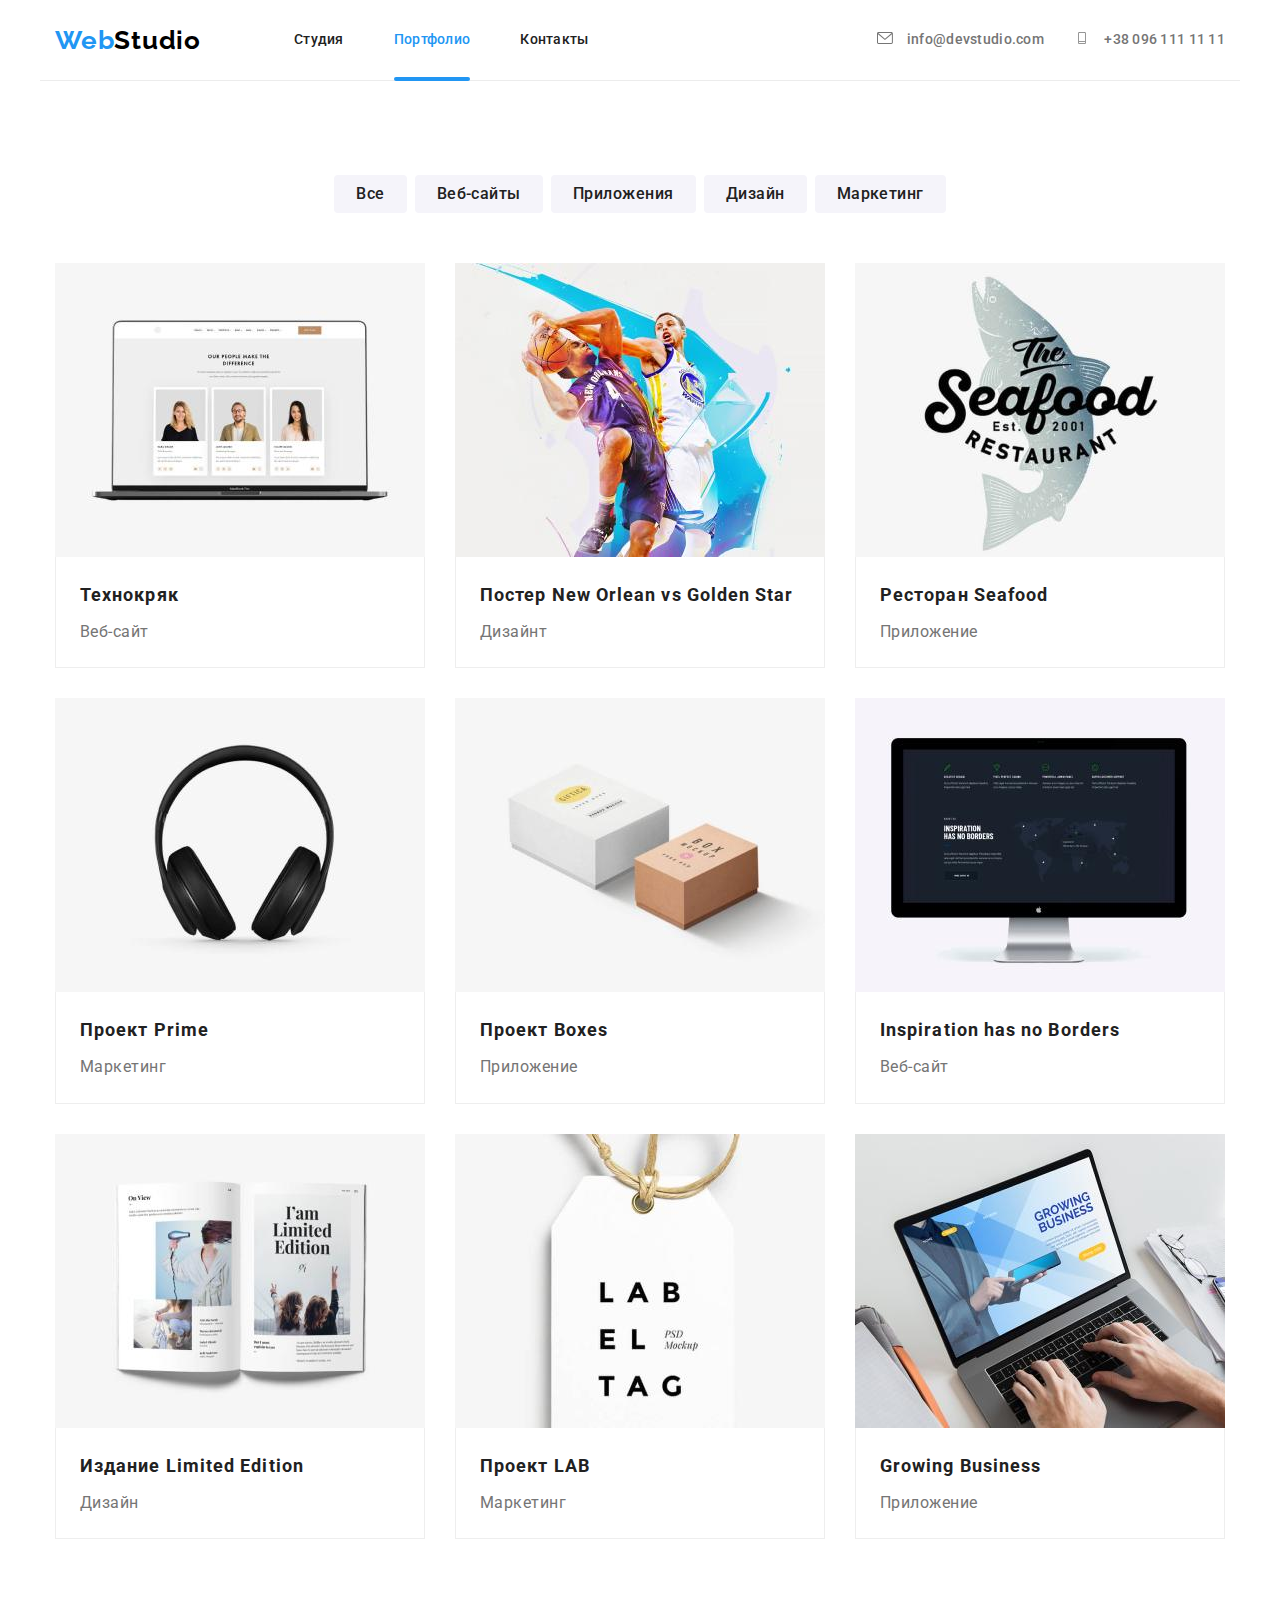
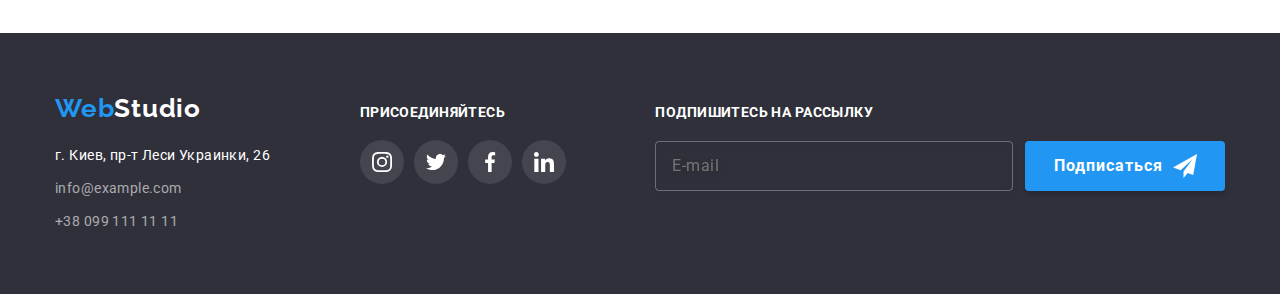
==== portfolio.html @ 6ab0153e "HW 07 Start" ====
<!DOCTYPE html>
<html lang="en">
  <head class="page-header">
    <meta charset="UTF-8" />
    <meta http-equiv="X-UA-Compatible" content="IE=edge" />
    <meta name="viewport" content="width=device-width, initial-scale=1.0" />
    <title>Document</title>
    <link
      href="https://fonts.googleapis.com/css2?family=Raleway:wght@700&family=Roboto:wght@400;500;700;900&display=swap"
      rel="stylesheet"
    />
    <link
      rel="stylesheet"
      href="https://cdnjs.cloudflare.com/ajax/libs/modern-normalize/1.1.0/modern-normalize.min.css"
    />
    <link rel="stylesheet" href="./css/styles.css" />
  </head>
  <body class="page">
    <!--Шапка сайта-->
    <header class="page-header">
 
      <div class="container main-header">
        <nav class="site-nav list">
          <a href="./index.html" class="logo"
            >Web<span class="logo-header">Studio</span></a
          >
          <ul class="top-list">
            <li class="top-item">
              <a href="./index.html" class="link ">Студия</a>
            </li>
            <li class="top-item">
              <a href="./portfolio.html" class="link current">Портфолио</a>
            </li>
            <li class="top-item"><a href="" class="link ">Контакты</a></li>
          </ul>
        </nav>
        <ul class="bottom-list">
          <li class="bottom-item">
            <a href="mailto:info@devstudio.com" class="link-list">
              <svg class="email-icom">
                <use href="./images/icons.svg#icon-emeil"></use>
              </svg>
              info@devstudio.com</a
            >
          </li>
          <li class="bottom-item">
            <a href="tel:+380961111111" class="link-list">
              <svg class="email-icom">
                <use href="./images/icons.svg#icon-tel"></use>
              </svg>
              +38 096 111 11 11</a
            >
          </li>
        </ul>
      </div>
    </header>
    <!--Главный блок-->
    <main>
      <!--Фильтр-->
      <section class="section">
        <div class="container">
          <h1 class="hidden">Фильрт</h1>
          <ul class="filter-list">
            <li class="filter-item">
              <button type="button" class="filter">Все</button>
            </li>
            <li class="filter-item">
              <button type="button" class="filter">Веб-сайты</button>
            </li>
            <li class="filter-item">
              <button type="button" class="filter">Приложения</button>
            </li>
            <li class="filter-item">
              <button type="button" class="filter">Дизайн</button>
            </li>
            <li class="filter-item">
              <button type="button" class="filter">Маркетинг</button>
            </li>
          </ul>
          <ul class="list-examples">
            <li class="examples-item">
              <a class="link-filter" href="">
                <div class="link-overlay">
                  <img
                    src="./images/tehnokryak.jpg"
                    alt="открытый ноутбук"
                    width="370"
                  />
                  <p class="text-positions">Технокряк это современная площадка распространения коронавируса. Компании используют эту платформу для цифрового шпионажа и атак на защищённые сервера конкурентов.</p>
              </div>
                <div class="examples-container">
                  <h3 class="examples-title">Технокряк</h3>
                  <p class="examples-text">Веб-сайт</p>
                </div>
              </a>
            </li>
            <li class="examples-item">
              <a class="link-filter" href="">
                <div class="link-overlay">
                  <img
                    src="./images/postneworlean.jpg"
                    alt="два баскетболиста в прыжке"
                    width="370"
                  />
                  <p class="text-positions">Технокряк это современная площадка распространения коронавируса. Компании используют эту платформу для цифрового шпионажа и атак на защищённые сервера конкурентов.</p>
               </div>
                <div class="examples-container">
                  <h3 class="examples-title">
                    Постер New Orlean vs Golden Star
                  </h3>
                  <p class="examples-text">Дизайнт</p>
                </div>
              </a>
            </li>
            <li class="examples-item">
              <a class="link-filter" href="">
                <div class="link-overlay">
                <img
                  src="./images/restoran.jpg"
                  alt="логотип - название ресторана на фоне рыбы"
                  width="370"
                />
                <p class="text-positions">Технокряк это современная площадка распространения коронавируса. Компании используют эту платформу для цифрового шпионажа и атак на защищённые сервера конкурентов.</p>
              </div>
                <div class="examples-container">
                  <h3 class="examples-title">Ресторан Seafood</h3>
                  <p class="examples-text">Приложение</p>
                </div>
              </a>
            </li>
            <li class="examples-item">
              <a class="link-filter" href="">
                <div class="link-overlay">
                <img
                  src="./images/prime.jpg"
                  alt="черные наушники на белом фоне"
                  width="370"
                />
                <p class="text-positions">Технокряк это современная площадка распространения коронавируса. Компании используют эту платформу для цифрового шпионажа и атак на защищённые сервера конкурентов.</p>
              </div>
                <div class="examples-container">
                  <h3 class="examples-title">Проект Prime</h3>
                  <p class="examples-text">Маркетинг</p>
                </div>
              </a>
            </li>
            <li class="examples-item">
              <a class="link-filter" href="">
                <div class="link-overlay">
                <img
                  src="./images/boxes.jpg"
                  alt="две картонніх коробки"
                  width="370"
                />
                <p class="text-positions">Технокряк это современная площадка распространения коронавируса. Компании используют эту платформу для цифрового шпионажа и атак на защищённые сервера конкурентов.</p>
              </div>
                <div class="examples-container">
                  <h3 class="examples-title">Проект Boxes</h3>
                  <p class="examples-text">Приложение</p>
                </div>
              </a>
            </li>
            <li class="examples-item">
              <a class="link-filter" href="">
                <div class="link-overlay">
                <img
                  src="./images/inspiration.jpg"
                  alt="монитор с изображением веб-сайта"
                  width="370"
                />
                <p class="text-positions">Технокряк это современная площадка распространения коронавируса. Компании используют эту платформу для цифрового шпионажа и атак на защищённые сервера конкурентов.</p>
              </div>
                <div class="examples-container">
                  <h3 class="examples-title">Inspiration has no Borders</h3>
                  <p class="examples-text">Веб-сайт</p>
                </div>
              </a>
            </li>
            <li class="examples-item">
              <a class="link-filter" href="">
                <div class="link-overlay">
                <img
                  src="./images/limited.jpg"
                  alt="открытая книга с картинками"
                  width="370"
                />
                <p class="text-positions">Технокряк это современная площадка распространения коронавируса. Компании используют эту платформу для цифрового шпионажа и атак на защищённые сервера конкурентов.</p>
              </div>
                <div class="examples-container">
                  <h3 class="examples-title">Издание Limited Edition</h3>
                  <p class="examples-text">Дизайн</p>
                </div>
              </a>
            </li>
            <li class="examples-item">
              <a class="link-filter" href="">
                <div class="link-overlay">
                <img
                  src="./images/lab.jpg"
                  alt="белый ярлычек с надписью"
                  width="370"
                />
                <p class="text-positions">Технокряк это современная площадка распространения коронавируса. Компании используют эту платформу для цифрового шпионажа и атак на защищённые сервера конкурентов.</p>
              </div>
                <div class="examples-container">
                  <h3 class="examples-title">Проект LAB</h3>
                  <p class="examples-text">Маркетинг</p>
                </div>
              </a>
            </li>
            <li class="examples-item">
              <a class="link-filter" href="">
                <div class="link-overlay">
                <img
                  src="./images/growing.jpg"
                  alt="человек работающий за ноутбуком"
                  width="370"
                />
                <p class="text-positions">Технокряк это современная площадка распространения коронавируса. Компании используют эту платформу для цифрового шпионажа и атак на защищённые сервера конкурентов.</p>
              </div>
                <div class="examples-container">
                  <h3 class="examples-title">Growing Business</h3>
                  <p class="examples-text">Приложение</p>
                </div>
              
              </a>
            </li>
          </ul>
        </div>
      </section>
    </main>
    <!--Футер-->
    <footer class="footer">
      <div class="container footer-container">
        <div>
          <a href="./index.html" class="logo-footer"
            >Web<span class="logo-footer-web">Studio</span></a
          >
          <address>
            <ul class="footer-list">
              <li class="footer-item">
                <a
                  href="https://goo.gl/maps/xUJWRQRGw1ZZ9FWX8"
                  class="footer-maps"
                  >г. Киев, пр-т Леси Украинки, 26</a
                >
              </li>
              <li class="footer-item">
                <a href="mailto:info@example.com" class="footer-link"
                  >info@example.com</a
                >
              </li>
              <li class="footer-item">
                <a href="tel:+380991111111" class="footer-link"
                  >+38 099 111 11 11</a
                >
              </li>
            </ul>
          </address>
        </div>
        <div class="join">
          <h3 class="join-title">присоединяйтесь</h3>
          <ul class="join-list">
            <li class="item-join">
              <a href="/" class="join-link">
                <svg width="20px" height="20px" class="icon-join">
                  <use href="./images/icons.svg#icon-insta"></use>
                </svg>
              </a>
            </li>
            <li class="item-join">
              <a href="/" class="join-link">
                <svg width="20px" height="20px" class="icon-join">
                  <use href="./images/icons.svg#icon-twit"></use>
                </svg>
              </a>
            </li>
            <li class="item-join">
              <a href="/" class="join-link">
                <svg width="20px" height="20px" class="icon-join">
                  <use href="./images/icons.svg#icon-facebook"></use>
                </svg>
              </a>
            </li>
            <li class="item-join">
              <a href="/" class="join-link">
                <svg width="20px" height="20px" class="icon-join">
                  <use href="./images/icons.svg#icon-linkedin"></use>
                </svg>
              </a>
            </li>
          </ul>
        </div>
        <form class="footer-form">
          <label for="mail" class="label-text">Подпишитесь на рассылку</label>
          <div class="label-block">
          <input type="email" name="mail" id="mail" placeholder="E-mail" class="input-footer">
          <button type="submit" class="btn-telega">
            <p class="text-telega">Подписаться</p>
            <svg width="24px" height="24px" class="icon-tlg">
              <use href=".//images/icons.svg#icon-telega"></use>
            </svg>
          </button>
        </div>
        </form>
      </div>
    </footer>
  </body>
</html>
---- css/styles.css ----
/* цвет основного цвета #2F303A */
/* вторичный цвет #757575 */
/* белый цвет #FFFFFF */

:root {
--primary-text-color:#757575;
--title-text-color:#212121;
--accent-color:#2196F3;
--icon-color:#AFB1B8;
--timing-function:cubic-bezier(0.4, 0, 0.2, 1);
}


.container {
    width: 1200px;
    padding-left: 15px;
    padding-right: 15px;
    margin: 0 auto;
}

h1,
h2,
h3,
h4,
h5,
h6,
ul,
p {
    margin-top: 0px;
    margin-bottom: 0px;
}

img {
    display: block;
    max-width: 100%;
    height: auto;
}

body {
    color: var(--primary-text-color);
    font-family: Roboto, monospace;
    font-style: normal;
}

/* Delet Marker */
ul {
    list-style: none;
}
/* Delet underline */
a {
    text-decoration: none;
    
}

/* logo */
.logo {
    color: var(--accent-color);
    font-family: Raleway,  monospace;
    font-weight: bold;
    font-size: 26px;
    line-height: 1.19;
    letter-spacing: 0.03em;
    text-decoration: none;
}

.logo-header {
color: #000000;
}

/* Site-nav */

.page-header {
    font-family: Roboto, monospace;
    font-weight: 500;
    font-size: 14px;
    line-height: 1.14;
    letter-spacing: 0.02em;
    color: var(--primary-text-color);
    text-decoration: none;
}

.main-header {
    display: flex;
    align-items: center;
    border-bottom: 1px solid #ECECEC;
}

.site-nav {
    display: flex;
    align-items: center;
}
.site-nav .link {
display: block;
color: #212121;
padding-top: 32px;
padding-bottom: 32px;
}
.link-list {
padding-top: 32px;
padding-bottom: 32px;
}
.bottom-list  {
display: flex;
padding-left: 0;
margin-left: auto;
}
.bottom-list .bottom-item + .bottom-item {
    margin-left: 30px;
}

.top-list {
    display: flex;
    margin-left: 93px;
    padding-left: 0;
    }

.top-list .top-item {
margin-right: 50px;

}
.top-list .top-item:last-child {
margin-right: 0;
}
.site-nav .link,
.link-list {
transition: color 250ms var(--timing-function);
}
.site-nav .link:hover, 
.site-nav .link:focus,
.link-list:hover,
.link-list:focus

 {
color: #2196F3;
} 

.link-list {
color: var(--primary-text-color);
}
/* Подчеркивание Current */
.current {
position: relative;
color: #2196F3;
}
.link.current {
    color: var(--accent-color);
}
.current::after {
content: '';
position: absolute;
bottom: -1px;
display: block;
width: 100%;
height: 4px;
background-color: var(--accent-color);
border-radius: 2px;

}

.email-icom {
    width: 16px;
    height: 12px;
    margin-right: 11px;
    fill: currentColor;
}

/* Hero */
.hero {
    background-color: #2F303A;
    text-align: center;
    padding-bottom: 200px;
    padding-top: 200px;
    max-width: 1600px;
    margin-left: auto;
    margin-right: auto;
    background-image: linear-gradient( to right, rgba(47, 48, 58, 0.4), rgba(47, 48, 58, 0.4)), 
    url(../images/heroesoptimiz.jpg);
    background-repeat: no-repeat;
    background-position: center;
    position: relative;
}

.hero-title {
    color: #ffffff;
    font-family: Roboto, monospace;
    font-weight: 900;
    font-size: 44px;
    line-height: 1.36;
    letter-spacing: 0.06em;
    margin-bottom: 30px;
    text-transform: uppercase;
    
}

/* Button */
.main-button {
background-color: var(--accent-color);    
color: #ffffff;

font-weight: 700;
font-size: 16px;
line-height: 1.88;
align-items: center;
text-align: center;
letter-spacing: 0.06em;
min-width: 200px;
min-height: 50px;
cursor: pointer;
padding: 10px 32px;
border-radius: 4px;
border: transparent;
}

/* Backdrop */
.backdrop {
    position: fixed;
    top: 0;
    left: 0;
    width: 100%;
    height: 100%;
    background-color: rgba(0,0,0,0.2);
    opacity: 1;
    transition: opacity 250ms var(--timing-function);
    z-index: 9;
}
.backdrop.is-hidden {
    opacity: 0;
    pointer-events: none;
    }
.modal {
    position: absolute;
    top: 50%;
    left: 50%;
    transform: translate(-50%,-50%);
    min-width: 528px;
    min-height: 581px;
    border-radius: 4px;
    transition-property: transform;
    transition-duration: 250ms;
    transition-timing-function: var(--timing-function);
    background-color: #FFFFFF;
    box-shadow: 0px 1px 3px rgb(0 0 0 / 12%), 0px 1px 1px rgb(0 0 0 / 14%), 0px 2px 1px rgb(0 0 0 / 20%);
}
.close-modal {
    position: absolute;
    display: flex;
    justify-content: center;
    align-items: center;
    top: 8px;
    right: 8px;
    width: 30px;
    height: 30px;
    border-radius: 50%;
    border: 1px solid rgba(0, 0, 0, 0.1);
    background-color: #ffffff;
    transition: color 250ms var(--transition-timing-function);
}
.icon-modal {
    transition: fill 250ms var(--timing-function);
}
.icon-modal:hover,
.icon-modal:focus {
  fill: var(--accent-color);
}
/* Delete hidden title */
.hidden {
  display: none;
}

/* Section */
.section {
padding-top: 94px;
padding-bottom: 94px;
}

/* Флекс сетка списка Наши Преимущества */
.hidden-list {
    padding-left: 0;
    display: flex;
}
.hidden-item {
    flex-basis: calc(100% / 4);
    margin-right: 30px;
}
.hidden-item:last-child {
    margin-right: 0;
}
.hidden-block {
    display: flex;
    justify-content: center;
    height: 120px;
    align-items: center;
    background-color: #F5F4FA;
    border-radius: 4px;
    margin-bottom: 30px;
}
.hidden-icon {
    width: 70px;
    height: 70px;
}


.section-text {
font-size: 14px;
line-height: 1.71;
letter-spacing: 0.03em;
}
.section-title {
    color: var(--title-text-color);
    font-family: Roboto, monospace;
    font-weight: 700;
    font-size: 14px;
    line-height: 1.14;
    letter-spacing: 0.03em;
    margin-bottom: 10px;
}

.block {
    background-color: #F5F4FA;
    color: var(--title-text-color);
}

/* Обнуление падинга между секциями */
.feature {
    padding-top: 0;
}

/* Флекс сетка Чем Мы Занимаемся */
.feature-list {
    display: flex;
    padding-left: 0;
    justify-content: space-between;
    
}
.feature-item {
    flex-basis: calc(100% / 3);
    margin-right: 30px;
    position: relative;
}
.feature-item:last-child {
    margin-right: 0;
}

.feature-title {
    color: var(--title-text-color);
    font-family: Roboto, monospace;
    font-weight: 700;
    font-size: 36px;
    line-height: 1.17;
    text-align: center;
    letter-spacing: 0.03em;
    margin-bottom: 50px;
}
.text-feature {
    position: absolute;
    bottom: 0;
    left: 0;
    width: 100%;
    height: 70px;
   
    display: flex;
    justify-content: center;
    align-items: center;

    color: #FFFFFF;
    background: rgba(47, 48, 58, 0.8);

    font-weight: 700;
    font-size: 14px;
    line-height: 16px;
    text-align: center;
    letter-spacing: 0.03em;
    text-transform: uppercase;
}

.team-title {
    color: var(--title-text-color);
    font-family: Roboto, monospace;
    font-weight: 700;
    font-size: 36px;
    line-height: 1.17;
    text-align: center;
    letter-spacing: 0.03em;
    margin-bottom: 50px;
}

.block-title {
    color: var(--title-text-color);
    font-family: Roboto, monospace;
    font-weight: 500;
    font-size: 16px;
    line-height: 1.19;
    letter-spacing: 0.03em;
    margin-top: 30px;
    margin-bottom: 10px;
}
.block-text {
    font-family: Roboto, monospace;
    font-size: 16px;
    line-height: 1.19;
    letter-spacing: 0.03em;
    margin-bottom: 16px;
    color: var(--primary-text-color);
}

.list-network {
    display: flex;
    justify-content: center;
    margin-bottom: 30px;
    padding-left: 0;
}
.network a {
    color: var(--icon-color);
    display: flex;
    width: 44px;
    height: 44px;
    justify-content: center;
    align-items: center;
    border-radius: 50%;
}
.icon-network {
    fill: currentColor;
}

.network-link {
    transition: color 250ms var(--timing-function),
     background-color 250ms var(--timing-function);
}

.network a:hover,
.network a:focus {
    color: #ffffff;
    background-color: var(--accent-color);
}
.network {
    margin-right: 10px;
    cursor: pointer;
}
.network:last-child {
    margin-right: 0;
}

.border-list {
    display: flex;
    min-width: 1170px;
    padding-left: 0;
}
.border-team {
    flex-basis: calc(100% / 4);
display: inline-block;
box-shadow: 0px 1px 3px rgba(0, 0, 0, 0.12), 0px 1px 1px rgba(0, 0, 0, 0.14), 0px 2px 1px rgba(0, 0, 0, 0.2);
border-radius: 0px 0px 4px 4px;
width: 270px;
margin-right: 30px;
background-color: white;
text-align: center;
}
.border-team:last-child {
    margin-right: 0;
}

/* Секция "Постоянные клиенты" */
.clients {
    display: flex;
    justify-content: center;
}
.list {
    padding: 0;
    margin: 0;
    list-style: none;
}
.clients-title {
    font-weight: bold;
    font-size: 36px;
    line-height: 1.17;
    text-align: center;
    color: var(--title-text-color);
    letter-spacing: 0.03em;
    margin-bottom: 50px;
}
.link-clients {
    display: flex;
    width: 170px;
    height: 92px;
    justify-content: center;
    align-items: center;
    border: 1px solid var(--icon-color);
    border-radius: 4px;
    color: var(--icon-color);
}

.link-clients {
    transition: color 250ms var(--timing-function), 
    border-color 250ms var(--timing-function);
}

.link-clients:hover,
.link-clients:focus {
    color: var(--accent-color);
    border-color: var(--accent-color);
}
.item-clients {
    margin-right: 30px;
}
.item-clients:last-child {
    margin-right: 0;
}
.icon-clients {
    fill: currentColor;
}


/* Foter */
.footer {
    background-color: #2F303A;
    padding-top: 60px;
    padding-bottom: 60px;
}
.footer-link {
    color: rgba(255, 255, 255, 0.6);
    font-family: Roboto;
    font-style: normal;
    font-size: 14px;
    line-height: 1.71;
    letter-spacing: 0.03em;
}

.footer-item {
    margin-bottom: 9px;
}
.footer-item:last-child {
    margin-bottom: 0;
}
.footer-list {
    padding-left: 0;
}

.footer-maps {
    display: inline-block;
    color: #ffffff;
    font-family: Roboto, monospace;
    font-style: normal;
    font-size: 14px;
    line-height: 1.71;
    letter-spacing: 0.03em;
    text-decoration: none;
}

.footer-maps,
.footer-link {
    transition: color 250ms var(--timing-function);
}

.footer-maps:hover,
.footer-maps:focus,
.footer-link:focus,
.footer-link:hover {
    color: var(--accent-color);
}
.logo-footer{
    display: inline-block;
    color: var(--accent-color);
    font-family: Raleway,  monospace;
    font-weight: bold;
    font-size: 26px;
    line-height: 1.19;
    letter-spacing: 0.03em;
    text-decoration: none;
    margin-bottom: 20px;
}
.logo-footer-web {
    color: #ffffff;
}

/* Футер "Присоединяйтесь" */
.footer-container {
    display: flex;
    justify-content: space-between;
    align-items: baseline;
}
.join-title {
    color: #ffffff;
    font-weight: bold;
    font-size: 14px;
    line-height: 16px;
    letter-spacing: 0.03em;
    text-transform: uppercase;
    margin-bottom: 20px;
}
.join-list {
    display: flex;
    justify-content: center;
    padding-left: 0;
    list-style: none;
}

.item-join a {
    color: #ffffff;
    display: flex;
    width: 44px;
    height: 44px;
    border-radius: 50%;
    justify-content: center;
    align-items: center;
    background-color: rgba(255, 255, 255, 0.1);
}

.join-link {
    transition: background-color 250ms var(--timing-function);
}

.item-join a:hover,
.item-join a:focus {
    background-color: var(--accent-color);
}
.item-join {
    margin-right: 10px;
}
.item-join:last-child {
    margin-right: 0;
} 
.join a svg {
    fill: currentColor;
}

/* ПОРТФОЛИО */

}
/* Фильтр */
.filter-list {}
.filter-list {
    display: flex;
    padding-left: 0;
    justify-content: center;
    margin-bottom: 50px;
}

.filter-item {
    margin-right: 8px;
}
.filter-item:last-child {
    margin-right: 0;
}

.filter {
    background-color: #F5F4FA;
    color: var(--title-text-color);
    font-weight: 500;
    font-size: 16px;
    line-height: 1.62;
    text-align: center;
    letter-spacing: 0.03em;
    cursor: pointer;
    border-radius: 4px;
    border: none;
    padding: 6px 22px;
    transition: color 250ms var(--timing-function),
    background-color 250ms var(--timing-function),
    box-shadow 250ms var(--timing-function);
}
.filter:hover,
.filter:focus {
    color: #ffffff;
    background-color: var(--accent-color);
    box-shadow: 0px 3px 1px rgba(0, 0, 0, 0.1), 0px 1px 2px rgba(0, 0, 0, 0.08), 0px 2px 2px rgba(0, 0, 0, 0.12);
}


/* Примеры работ */
.list-examples {
    display: flex;
    padding-left: 0;
    flex-wrap: wrap;
    margin-right: -30px;
    margin-bottom: -30px;
}
.examples-item {
    flex-basis: calc(100% / 3 - 30px);
    margin-right: 30px;
    margin-bottom: 30px;
}
.examples-title {
font-family: Roboto;
font-style: normal;
font-weight: bold;
font-size: 18px;
line-height: 36px;
letter-spacing: 0.06em;
}
.examples-text {
font-family: Roboto;
font-size: 16px;
line-height: 1.9;
letter-spacing: 0.03em;
color: var(--primary-text-color);
margin-top: 4px;
}

.link-filter:hover,
.link-filter:focus {
    box-shadow: 0px 1px 1px rgba(0, 0, 0, 0.12), 0px 4px 4px rgba(0, 0, 0, 0.06), 1px 4px 6px rgba(0, 0, 0, 0.16);

}
.examples-container {
    padding: 20px 24px;
    border: 1px solid #EEEEEE;
    box-sizing: border-box;
    color: var(--title-text-color);
    border-top: none;
}

/* Overlay */
.link-overlay {
    position: relative;
    overflow: hidden;
}

.link-filter:hover .text-positions,
.link-filter:focus .text-positions{
    transform: translatey(0);
}

.link-filter {
    display: block;
    transition: box-shadow 250ms var(--timing-function);
}
.text-positions {
    position: absolute;  
    display: block;
    top: 0;
    left: 0;
    width: 100%;
    height: 100%;
    padding: 63px 24px;

    font-weight: normal;
    font-size: 18px;
    line-height: 28px;
    letter-spacing: 0.03em;
    color: #FFFFFF;
    background-color: rgba(33, 150, 243, 0.9);
    transform: translatey(101%);
    transition: 250ms var(--timing-function);
}
    
/* Footer Telegram */
.btn-telega {
display: flex;
justify-content: center;
background: #2196F3;
box-shadow: 0px 4px 4px rgba(0, 0, 0, 0.15);
border-radius: 4px;
cursor: pointer;
border: transparent;

font-weight: bold;
font-size: 16px;
line-height: 1.88;
align-items: center;
text-align: center;
letter-spacing: 0.06em;
color: #FFFFFF;
padding: 10px 28px 10px 29px;
}
.icon-tlg {
    margin-left: 10px;
}
.label-text {
display: block;
font-weight: bold;
font-size: 14px;
line-height: 1.14;
letter-spacing: 0.03em;
text-transform: uppercase;
color: #FFFFFF;
margin-bottom: 20px;
}

.label-block {
    display: flex;
    justify-content: flex-end;
}
.input-footer {
font-family: Roboto;
font-style: normal;
font-weight: normal;
font-size: 16px;
line-height: 1.25;
display: flex;
align-items: center;
letter-spacing: 0.03em;
color: rgba(255, 255, 255, 0.6);
margin-right: 12px;

min-width: 358px;
min-height: 50px;
background-color: transparent;
border: 1px solid rgba(255, 255, 255, 0.3);
box-sizing: border-box;
filter: drop-shadow(0px 4px 4px rgba(0, 0, 0, 0.15));
border-radius: 4px;
padding-left: 16px;
}

 
.title-form {
display: block;

font-weight: bold;
font-size: 20px;
line-height: 1.15;
text-align: center;
letter-spacing: 0.03em;
color: var(--title-text-color);
margin-bottom: 12px;
}
.modal {
    padding: 40px;
}
 .modal-labl {
display: flex;
flex-wrap: wrap;
    
margin-bottom: 4px;
width: 448px;

font-weight: normal;
font-size: 12px;
line-height: 1.17;
letter-spacing: 0.01em;
}
.input-modal {
    position: relative;
    width: 100%;
    height: 40px;
    border: 1px solid rgba(33, 33, 33, 0.2);
    box-sizing: border-box;
    border-radius: 4px;
    padding: 12px 42px;
    outline: none;
    transition: border-color 250ms cubic-bezier(0.4, 0, 0.2, 1);
}
.input-modal:focus + .icon-name {
    fill: var(--accent-color);
  }
  .input-modal:focus {
    border-color: var(--accent-color);
  }
.modal-form-block {
    margin-bottom: 10px;
}
.name-block{
    display: block;
    position: relative;
}
.icon-name {
    position: absolute;
    top: 50%;
    left: 12px;
    transform: translateY(-50%);
    transition: fill 250ms cubic-bezier(0.4, 0, 0.2, 1);
    fill: var(--backgroung-color);
}
.comment-block {
    margin-bottom: 20px;
}
 .form-comment {
    font-weight: normal;
    font-size: 12px;
    line-height: 1.17;
    letter-spacing: 0.01em;
    min-height: 96px;

    width: 100%;
    border: 1px solid rgba(33, 33, 33, 0.2);
    box-sizing: border-box;
    border-radius: 4px;
    resize: none;
    outline: none;
    display: block;
    padding: 12px 16px;
   
    transition: border-color 250ms var(--timing-function);
 }
 .form-comment::placeholder {
    font-family: Roboto;
    font-style: normal;
    font-weight: normal;
    font-size: 14px;
    line-height: 1.14;
    letter-spacing: 0.01em;
    color: rgba(117, 117, 117, 0.5);
  }
  .form-comment:focus {
    border-color: var(--accent-color);
  }
/* MODAL WINDOWS */
 .checkbox {
    appearance: none;
    -webkit-appearance: none;
    -moz-appearance: none;
 }
 .form-field {
    display: flex;
    align-items: center;
    justify-content: center;

 }
 .label-checkbox {
    font-size: 14px;
    line-height: 1.71;
    letter-spacing: 0.03em;
    color: var(--primary-text-color);
    position: relative;
    display: flex;
    align-items: center;
    justify-content: center;
 }
 .label-checkbox span {
    width: 16px;
    height: 15px;
    border: 2px solid var(--title-text-color);
    border-radius: 2px;
    margin-right: 8px;
    display: flex;
    align-items: center;
    justify-content: center;
    cursor: pointer;
}
.checkbox:checked + .label-checkbox span {
    border: none;
    background-color: var(--accent-color);
  }
.checkbox:checked + .label-checkbox .checkbox-icon {
    fill: #FFFFFF;
}
.checkbox-link {
    text-decoration-line: underline;
    color: var(--accent-color);
}
checkbox-icon {
    fill: transparent;
}
.form-btn {
    display: flex;
    justify-content: center;
    align-items: center;
    margin-top: 30px;
  }
.form-btn-send {
padding: 10px 55px 10px 56px;
background-color: var(--accent-color);
box-shadow: 0px 4px 4px rgba(0, 0, 0, 0.15);
border-radius: 4px;
color: #ffffff;
border: transparent;

font-family: Roboto;
font-style: normal;
font-weight: bold;
font-size: 16px;
line-height: 1.88;
letter-spacing: 0.06em;
cursor: pointer;
transition: background-color 250ms var(--timing-function);
}
.form-btn-send:focus,
.form-btn-send:hover {
background-color: #188CE8;
}
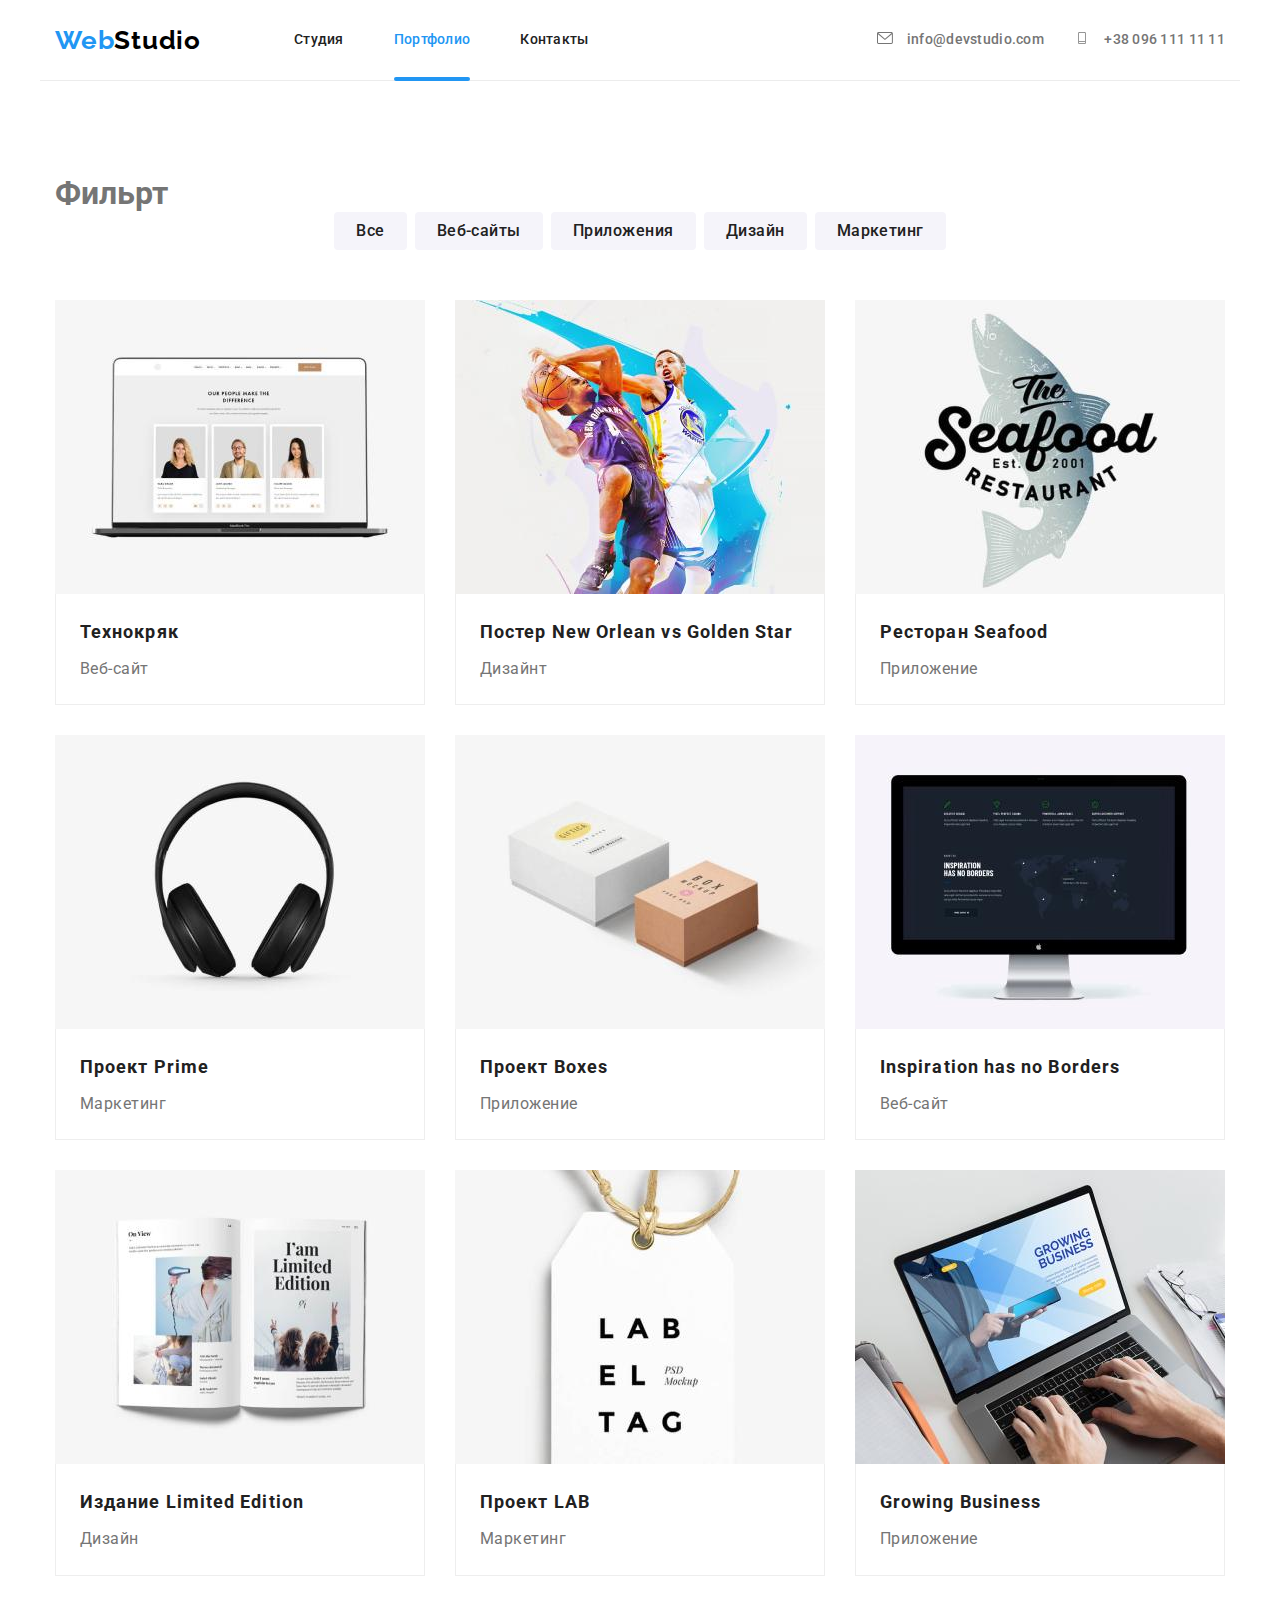
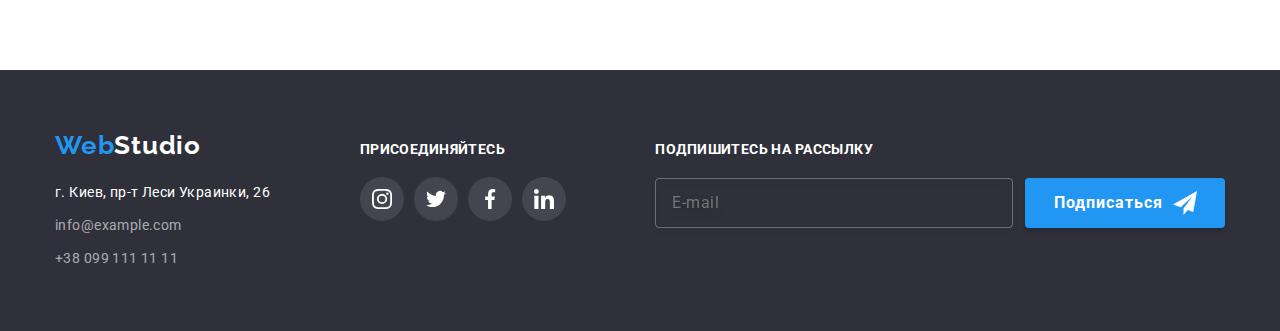
==== commit 2510a3fc: "23.17" ====
--- a/portfolio.html
+++ b/portfolio.html
@@ -1,6 +1,6 @@
 <!DOCTYPE html>
 <html lang="en">
-  <head class="page-header">
+  <head>
     <meta charset="UTF-8" />
     <meta http-equiv="X-UA-Compatible" content="IE=edge" />
     <meta name="viewport" content="width=device-width, initial-scale=1.0" />
@@ -17,35 +17,35 @@
   </head>
   <body class="page">
     <!--Шапка сайта-->
-    <header class="page-header">
+    <header class="header">
  
-      <div class="container main-header">
-        <nav class="site-nav list">
-          <a href="./index.html" class="logo"
-            >Web<span class="logo-header">Studio</span></a
+      <div class="container header__container">
+        <nav class="site-nav">
+          <a href="./index.html" class="header__logo"
+            >Web<span class="header__logo-1">Studio</span></a
           >
           <ul class="top-list">
-            <li class="top-item">
-              <a href="./index.html" class="link ">Студия</a>
-            </li>
-            <li class="top-item">
-              <a href="./portfolio.html" class="link current">Портфолио</a>
-            </li>
-            <li class="top-item"><a href="" class="link ">Контакты</a></li>
+            <li class="top-list__item">
+              <a href="./index.html" class="top-list__link ">Студия</a>
+            </li>
+            <li class="top-list__item">
+              <a href="./portfolio.html" class="top-list__link current">Портфолио</a>
+            </li>
+            <li class="top-list__item"><a href="" class="top-list__link ">Контакты</a></li>
           </ul>
         </nav>
         <ul class="bottom-list">
-          <li class="bottom-item">
-            <a href="mailto:info@devstudio.com" class="link-list">
-              <svg class="email-icom">
+          <li class="bottom-list__item">
+            <a href="mailto:info@devstudio.com" class="bottom-list__link">
+              <svg class="bottom-list__icon">
                 <use href="./images/icons.svg#icon-emeil"></use>
               </svg>
               info@devstudio.com</a
             >
           </li>
-          <li class="bottom-item">
-            <a href="tel:+380961111111" class="link-list">
-              <svg class="email-icom">
+          <li class="bottom-list__item">
+            <a href="tel:+380961111111" class="bottom-list__link">
+              <svg class="bottom-list__icon">
                 <use href="./images/icons.svg#icon-tel"></use>
               </svg>
               +38 096 111 11 11</a
--- a/css/styles.css
+++ b/css/styles.css
@@ -24,10 +24,8 @@
 h4,
 h5,
 h6,
-ul,
 p {
-    margin-top: 0px;
-    margin-bottom: 0px;
+    margin: 0;
 }
 
 img {
@@ -44,16 +42,17 @@
 
 /* Delet Marker */
 ul {
+    margin: 0;
+    padding: 0;
     list-style: none;
-}
+  }
 /* Delet underline */
 a {
     text-decoration: none;
-    
 }
 
 /* logo */
-.logo {
+.header__logo {
     color: var(--accent-color);
     font-family: Raleway,  monospace;
     font-weight: bold;
@@ -63,13 +62,13 @@
     text-decoration: none;
 }
 
-.logo-header {
+.header__logo-1 {
 color: #000000;
 }
 
 /* Site-nav */
 
-.page-header {
+.header {
     font-family: Roboto, monospace;
     font-weight: 500;
     font-size: 14px;
@@ -79,7 +78,7 @@
     text-decoration: none;
 }
 
-.main-header {
+.header__container {
     display: flex;
     align-items: center;
     border-bottom: 1px solid #ECECEC;
@@ -89,13 +88,13 @@
     display: flex;
     align-items: center;
 }
-.site-nav .link {
+.top-list__link {
 display: block;
 color: #212121;
 padding-top: 32px;
 padding-bottom: 32px;
 }
-.link-list {
+.bottom-list__link {
 padding-top: 32px;
 padding-bottom: 32px;
 }
@@ -104,7 +103,7 @@
 padding-left: 0;
 margin-left: auto;
 }
-.bottom-list .bottom-item + .bottom-item {
+.bottom-list__item + .bottom-list__item {
     margin-left: 30px;
 }
 
@@ -114,35 +113,33 @@
     padding-left: 0;
     }
 
-.top-list .top-item {
+.top-list__item {
 margin-right: 50px;
 
 }
-.top-list .top-item:last-child {
+.top-list__item:last-child {
 margin-right: 0;
 }
-.site-nav .link,
-.link-list {
+.top-list__link,
+.bottom-list__link {
 transition: color 250ms var(--timing-function);
 }
-.site-nav .link:hover, 
-.site-nav .link:focus,
-.link-list:hover,
-.link-list:focus
-
+.top-list__link:hover, 
+.top-list__link:focus,
+.bottom-list__link:hover,
+.bottom-list__link:focus
  {
 color: #2196F3;
 } 
-
-.link-list {
+.bottom-list__link {
 color: var(--primary-text-color);
 }
-/* Подчеркивание Current */
+/* ПОДЧЕРКИВАНИЕ Current */
 .current {
 position: relative;
 color: #2196F3;
 }
-.link.current {
+.top-list__link.current {
     color: var(--accent-color);
 }
 .current::after {
@@ -154,10 +151,8 @@
 height: 4px;
 background-color: var(--accent-color);
 border-radius: 2px;
-
-}
-
-.email-icom {
+}
+.bottom-list__icon {
     width: 16px;
     height: 12px;
     margin-right: 11px;
@@ -180,7 +175,7 @@
     position: relative;
 }
 
-.hero-title {
+.hero__title {
     color: #ffffff;
     font-family: Roboto, monospace;
     font-weight: 900;
@@ -193,7 +188,7 @@
 }
 
 /* Button */
-.main-button {
+.hero__btn {
 background-color: var(--accent-color);    
 color: #ffffff;
 
@@ -235,17 +230,19 @@
     min-width: 528px;
     min-height: 581px;
     border-radius: 4px;
+    padding: 40px;
     transition-property: transform;
     transition-duration: 250ms;
     transition-timing-function: var(--timing-function);
     background-color: #FFFFFF;
     box-shadow: 0px 1px 3px rgb(0 0 0 / 12%), 0px 1px 1px rgb(0 0 0 / 14%), 0px 2px 1px rgb(0 0 0 / 20%);
 }
-.close-modal {
+.modal__btn-close {
     position: absolute;
     display: flex;
     justify-content: center;
     align-items: center;
+    cursor: pointer;
     top: 8px;
     right: 8px;
     width: 30px;
@@ -255,15 +252,15 @@
     background-color: #ffffff;
     transition: color 250ms var(--transition-timing-function);
 }
-.icon-modal {
+.modal__btn-close__icon {
     transition: fill 250ms var(--timing-function);
 }
-.icon-modal:hover,
-.icon-modal:focus {
+.modal__btn-close:hover,
+.modal__btn-close:focus {
   fill: var(--accent-color);
 }
 /* Delete hidden title */
-.hidden {
+.qualities__hidden {
   display: none;
 }
 
@@ -274,18 +271,18 @@
 }
 
 /* Флекс сетка списка Наши Преимущества */
-.hidden-list {
+.qualities-list {
     padding-left: 0;
     display: flex;
 }
-.hidden-item {
+.qualities-list__item {
     flex-basis: calc(100% / 4);
     margin-right: 30px;
 }
-.hidden-item:last-child {
+.qualities-list__item:last-child {
     margin-right: 0;
 }
-.hidden-block {
+.qualities-list__block {
     display: flex;
     justify-content: center;
     height: 120px;
@@ -294,18 +291,18 @@
     border-radius: 4px;
     margin-bottom: 30px;
 }
-.hidden-icon {
+.qualities-list__icon {
     width: 70px;
     height: 70px;
 }
 
 
-.section-text {
+.qualities-list__text {
 font-size: 14px;
 line-height: 1.71;
 letter-spacing: 0.03em;
 }
-.section-title {
+.qualities-list__title {
     color: var(--title-text-color);
     font-family: Roboto, monospace;
     font-weight: 700;
@@ -332,16 +329,16 @@
     justify-content: space-between;
     
 }
-.feature-item {
+.feature-list__item {
     flex-basis: calc(100% / 3);
     margin-right: 30px;
     position: relative;
 }
-.feature-item:last-child {
+.feature-list__item:last-child {
     margin-right: 0;
 }
 
-.feature-title {
+.feature__title {
     color: var(--title-text-color);
     font-family: Roboto, monospace;
     font-weight: 700;
@@ -351,7 +348,7 @@
     letter-spacing: 0.03em;
     margin-bottom: 50px;
 }
-.text-feature {
+.feature-list__text {
     position: absolute;
     bottom: 0;
     left: 0;
@@ -372,7 +369,7 @@
     letter-spacing: 0.03em;
     text-transform: uppercase;
 }
-
+/* НАША КОМАНДА */
 .team-title {
     color: var(--title-text-color);
     font-family: Roboto, monospace;
@@ -384,7 +381,7 @@
     margin-bottom: 50px;
 }
 
-.block-title {
+.border-list__title {
     color: var(--title-text-color);
     font-family: Roboto, monospace;
     font-weight: 500;
@@ -394,7 +391,7 @@
     margin-top: 30px;
     margin-bottom: 10px;
 }
-.block-text {
+.border-list__text {
     font-family: Roboto, monospace;
     font-size: 16px;
     line-height: 1.19;
@@ -409,7 +406,7 @@
     margin-bottom: 30px;
     padding-left: 0;
 }
-.network a {
+.list-network__link {
     color: var(--icon-color);
     display: flex;
     width: 44px;
@@ -418,25 +415,25 @@
     align-items: center;
     border-radius: 50%;
 }
-.icon-network {
+.list-network__icon {
     fill: currentColor;
 }
 
-.network-link {
+.list-network__link {
     transition: color 250ms var(--timing-function),
-     background-color 250ms var(--timing-function);
-}
-
-.network a:hover,
-.network a:focus {
+    background-color 250ms var(--timing-function);
+}
+
+.list-network__link:hover,
+.list-network__link:focus {
     color: #ffffff;
     background-color: var(--accent-color);
 }
-.network {
+.list-network__item {
     margin-right: 10px;
     cursor: pointer;
 }
-.network:last-child {
+.list-network__item:last-child {
     margin-right: 0;
 }
 
@@ -445,7 +442,7 @@
     min-width: 1170px;
     padding-left: 0;
 }
-.border-team {
+.border-list__item {
     flex-basis: calc(100% / 4);
 display: inline-block;
 box-shadow: 0px 1px 3px rgba(0, 0, 0, 0.12), 0px 1px 1px rgba(0, 0, 0, 0.14), 0px 2px 1px rgba(0, 0, 0, 0.2);
@@ -455,7 +452,7 @@
 background-color: white;
 text-align: center;
 }
-.border-team:last-child {
+.border-list__item:last-child {
     margin-right: 0;
 }
 
@@ -464,11 +461,7 @@
     display: flex;
     justify-content: center;
 }
-.list {
-    padding: 0;
-    margin: 0;
-    list-style: none;
-}
+
 .clients-title {
     font-weight: bold;
     font-size: 36px;
@@ -478,7 +471,7 @@
     letter-spacing: 0.03em;
     margin-bottom: 50px;
 }
-.link-clients {
+.clients__link {
     display: flex;
     width: 170px;
     height: 92px;
@@ -489,23 +482,23 @@
     color: var(--icon-color);
 }
 
-.link-clients {
+.clients__link {
     transition: color 250ms var(--timing-function), 
     border-color 250ms var(--timing-function);
 }
 
-.link-clients:hover,
-.link-clients:focus {
+.clients__link:hover,
+.clients__link:focus {
     color: var(--accent-color);
     border-color: var(--accent-color);
 }
-.item-clients {
+.clients__item {
     margin-right: 30px;
 }
-.item-clients:last-child {
+.clients__item:last-child {
     margin-right: 0;
 }
-.icon-clients {
+.clients__icon {
     fill: currentColor;
 }
 
@@ -803,7 +796,7 @@
 }
 
  
-.title-form {
+.modal__title {
 display: block;
 
 font-weight: bold;
@@ -814,10 +807,8 @@
 color: var(--title-text-color);
 margin-bottom: 12px;
 }
-.modal {
-    padding: 40px;
-}
- .modal-labl {
+
+ .input__text {
 display: flex;
 flex-wrap: wrap;
     
@@ -829,8 +820,9 @@
 line-height: 1.17;
 letter-spacing: 0.01em;
 }
-.input-modal {
+.form__input {
     position: relative;
+    cursor: pointer;
     width: 100%;
     height: 40px;
     border: 1px solid rgba(33, 33, 33, 0.2);
@@ -840,20 +832,21 @@
     outline: none;
     transition: border-color 250ms cubic-bezier(0.4, 0, 0.2, 1);
 }
-.input-modal:focus + .icon-name {
+.form__input:focus + .input__icon {
     fill: var(--accent-color);
   }
-  .input-modal:focus {
+  .form__input:focus {
     border-color: var(--accent-color);
   }
-.modal-form-block {
+.form__field {
     margin-bottom: 10px;
 }
-.name-block{
+
+.input__wrap{
     display: block;
     position: relative;
 }
-.icon-name {
+.input__icon {
     position: absolute;
     top: 50%;
     left: 12px;
@@ -861,15 +854,13 @@
     transition: fill 250ms cubic-bezier(0.4, 0, 0.2, 1);
     fill: var(--backgroung-color);
 }
-.comment-block {
-    margin-bottom: 20px;
-}
- .form-comment {
+ .form__text {
     font-weight: normal;
-    font-size: 12px;
-    line-height: 1.17;
+    font-size: 14px;
+    line-height: 1.14;
     letter-spacing: 0.01em;
     min-height: 96px;
+    cursor: pointer;
 
     width: 100%;
     border: 1px solid rgba(33, 33, 33, 0.2);
@@ -882,7 +873,7 @@
    
     transition: border-color 250ms var(--timing-function);
  }
- .form-comment::placeholder {
+ .form__text::placeholder {
     font-family: Roboto;
     font-style: normal;
     font-weight: normal;
@@ -891,7 +882,7 @@
     letter-spacing: 0.01em;
     color: rgba(117, 117, 117, 0.5);
   }
-  .form-comment:focus {
+  .form__text:focus {
     border-color: var(--accent-color);
   }
 /* MODAL WINDOWS */
@@ -900,13 +891,13 @@
     -webkit-appearance: none;
     -moz-appearance: none;
  }
- .form-field {
-    display: flex;
-    align-items: center;
-    justify-content: center;
-
+ .form__field-checkbox {
+    display: flex;
+    align-items: center;
+    justify-content: center;
+    margin-top: 20px;
  }
- .label-checkbox {
+ .checkbox__label {
     font-size: 14px;
     line-height: 1.71;
     letter-spacing: 0.03em;
@@ -916,7 +907,7 @@
     align-items: center;
     justify-content: center;
  }
- .label-checkbox span {
+ .checkbox__label span {
     width: 16px;
     height: 15px;
     border: 2px solid var(--title-text-color);
@@ -927,27 +918,27 @@
     justify-content: center;
     cursor: pointer;
 }
-.checkbox:checked + .label-checkbox span {
+.checkbox:checked + .checkbox__label span {
     border: none;
     background-color: var(--accent-color);
   }
-.checkbox:checked + .label-checkbox .checkbox-icon {
+.checkbox:checked + .checkbox__label .checkbox__icon {
     fill: #FFFFFF;
 }
-.checkbox-link {
+.checkbox__link {
     text-decoration-line: underline;
     color: var(--accent-color);
 }
-checkbox-icon {
+checkbox__icon {
     fill: transparent;
 }
-.form-btn {
+.form__btn {
     display: flex;
     justify-content: center;
     align-items: center;
     margin-top: 30px;
   }
-.form-btn-send {
+.form__btn--send {
 padding: 10px 55px 10px 56px;
 background-color: var(--accent-color);
 box-shadow: 0px 4px 4px rgba(0, 0, 0, 0.15);
@@ -964,7 +955,7 @@
 cursor: pointer;
 transition: background-color 250ms var(--timing-function);
 }
-.form-btn-send:focus,
-.form-btn-send:hover {
+.form__btn--send:focus,
+.form__btn--send:hover {
 background-color: #188CE8;
 }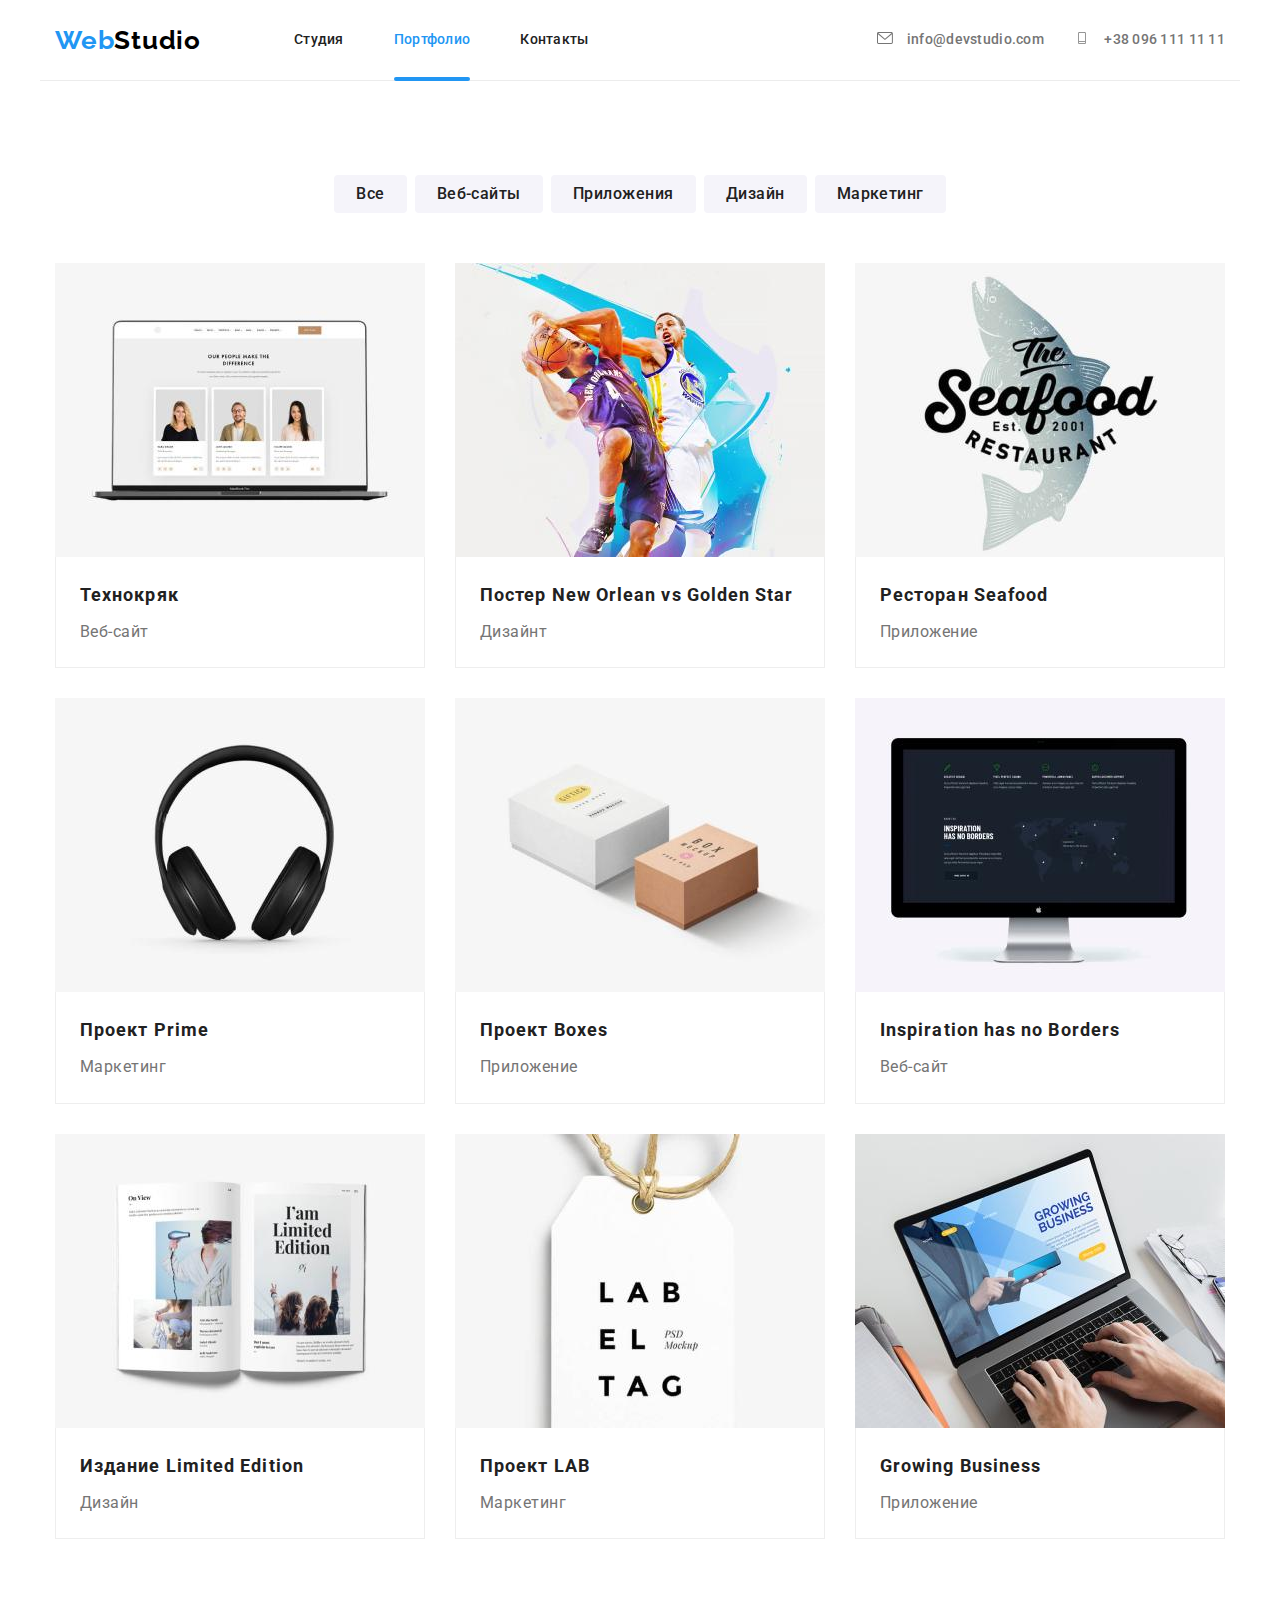
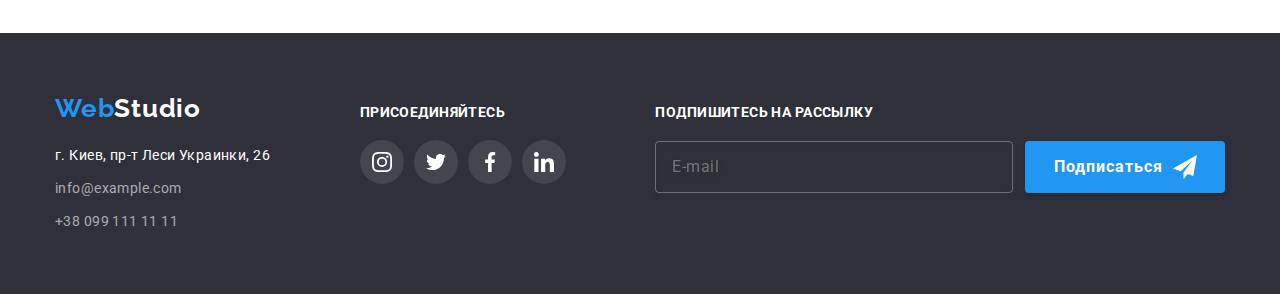
==== commit 87304a0b: "HW 07 BEM ?" ====
--- a/portfolio.html
+++ b/portfolio.html
@@ -61,166 +61,166 @@
         <div class="container">
           <h1 class="hidden">Фильрт</h1>
           <ul class="filter-list">
-            <li class="filter-item">
-              <button type="button" class="filter">Все</button>
-            </li>
-            <li class="filter-item">
-              <button type="button" class="filter">Веб-сайты</button>
-            </li>
-            <li class="filter-item">
-              <button type="button" class="filter">Приложения</button>
-            </li>
-            <li class="filter-item">
-              <button type="button" class="filter">Дизайн</button>
-            </li>
-            <li class="filter-item">
-              <button type="button" class="filter">Маркетинг</button>
+            <li class="filter-list__item">
+              <button type="button" class="filter-list__btn">Все</button>
+            </li>
+            <li class="filter-list__item">
+              <button type="button" class="filter-list__btn">Веб-сайты</button>
+            </li>
+            <li class="filter-list__item">
+              <button type="button" class="filter-list__btn">Приложения</button>
+            </li>
+            <li class="filter-list__item">
+              <button type="button" class="filter-list__btn">Дизайн</button>
+            </li>
+            <li class="filter-list__item">
+              <button type="button" class="filter-list__btn">Маркетинг</button>
             </li>
           </ul>
           <ul class="list-examples">
-            <li class="examples-item">
-              <a class="link-filter" href="">
+            <li class="list-examples__item">
+              <a class="list-examples__link" href="">
                 <div class="link-overlay">
                   <img
                     src="./images/tehnokryak.jpg"
                     alt="открытый ноутбук"
                     width="370"
                   />
-                  <p class="text-positions">Технокряк это современная площадка распространения коронавируса. Компании используют эту платформу для цифрового шпионажа и атак на защищённые сервера конкурентов.</p>
-              </div>
-                <div class="examples-container">
-                  <h3 class="examples-title">Технокряк</h3>
-                  <p class="examples-text">Веб-сайт</p>
-                </div>
-              </a>
-            </li>
-            <li class="examples-item">
-              <a class="link-filter" href="">
+                  <p class="link-overlay__text">Технокряк это современная площадка распространения коронавируса. Компании используют эту платформу для цифрового шпионажа и атак на защищённые сервера конкурентов.</p>
+              </div>
+                <div class="examples-container">
+                  <h3 class="examples-container__title">Технокряк</h3>
+                  <p class="examples-container__text">Веб-сайт</p>
+                </div>
+              </a>
+            </li>
+            <li class="list-examples__item">
+              <a class="list-examples__link" href="">
                 <div class="link-overlay">
                   <img
                     src="./images/postneworlean.jpg"
                     alt="два баскетболиста в прыжке"
                     width="370"
                   />
-                  <p class="text-positions">Технокряк это современная площадка распространения коронавируса. Компании используют эту платформу для цифрового шпионажа и атак на защищённые сервера конкурентов.</p>
+                  <p class="link-overlay__text">Технокряк это современная площадка распространения коронавируса. Компании используют эту платформу для цифрового шпионажа и атак на защищённые сервера конкурентов.</p>
                </div>
                 <div class="examples-container">
-                  <h3 class="examples-title">
+                  <h3 class="examples-container__title">
                     Постер New Orlean vs Golden Star
                   </h3>
-                  <p class="examples-text">Дизайнт</p>
-                </div>
-              </a>
-            </li>
-            <li class="examples-item">
-              <a class="link-filter" href="">
+                  <p class="examples-container__text">Дизайнт</p>
+                </div>
+              </a>
+            </li>
+            <li class="list-examples__item">
+              <a class="list-examples__link" href="">
                 <div class="link-overlay">
                 <img
                   src="./images/restoran.jpg"
                   alt="логотип - название ресторана на фоне рыбы"
                   width="370"
                 />
-                <p class="text-positions">Технокряк это современная площадка распространения коронавируса. Компании используют эту платформу для цифрового шпионажа и атак на защищённые сервера конкурентов.</p>
-              </div>
-                <div class="examples-container">
-                  <h3 class="examples-title">Ресторан Seafood</h3>
-                  <p class="examples-text">Приложение</p>
-                </div>
-              </a>
-            </li>
-            <li class="examples-item">
-              <a class="link-filter" href="">
+                <p class="link-overlay__text">Технокряк это современная площадка распространения коронавируса. Компании используют эту платформу для цифрового шпионажа и атак на защищённые сервера конкурентов.</p>
+              </div>
+                <div class="examples-container">
+                  <h3 class="examples-container__title">Ресторан Seafood</h3>
+                  <p class="examples-container__text">Приложение</p>
+                </div>
+              </a>
+            </li>
+            <li class="list-examples__item">
+              <a class="list-examples__link" href="">
                 <div class="link-overlay">
                 <img
                   src="./images/prime.jpg"
                   alt="черные наушники на белом фоне"
                   width="370"
                 />
-                <p class="text-positions">Технокряк это современная площадка распространения коронавируса. Компании используют эту платформу для цифрового шпионажа и атак на защищённые сервера конкурентов.</p>
-              </div>
-                <div class="examples-container">
-                  <h3 class="examples-title">Проект Prime</h3>
-                  <p class="examples-text">Маркетинг</p>
-                </div>
-              </a>
-            </li>
-            <li class="examples-item">
-              <a class="link-filter" href="">
+                <p class="link-overlay__text">Технокряк это современная площадка распространения коронавируса. Компании используют эту платформу для цифрового шпионажа и атак на защищённые сервера конкурентов.</p>
+              </div>
+                <div class="examples-container">
+                  <h3 class="examples-container__title">Проект Prime</h3>
+                  <p class="examples-container__text">Маркетинг</p>
+                </div>
+              </a>
+            </li>
+            <li class="list-examples__item">
+              <a class="list-examples__link" href="">
                 <div class="link-overlay">
                 <img
                   src="./images/boxes.jpg"
                   alt="две картонніх коробки"
                   width="370"
                 />
-                <p class="text-positions">Технокряк это современная площадка распространения коронавируса. Компании используют эту платформу для цифрового шпионажа и атак на защищённые сервера конкурентов.</p>
-              </div>
-                <div class="examples-container">
-                  <h3 class="examples-title">Проект Boxes</h3>
-                  <p class="examples-text">Приложение</p>
-                </div>
-              </a>
-            </li>
-            <li class="examples-item">
-              <a class="link-filter" href="">
+                <p class="link-overlay__text">Технокряк это современная площадка распространения коронавируса. Компании используют эту платформу для цифрового шпионажа и атак на защищённые сервера конкурентов.</p>
+              </div>
+                <div class="examples-container">
+                  <h3 class="examples-container__title">Проект Boxes</h3>
+                  <p class="examples-container__text">Приложение</p>
+                </div>
+              </a>
+            </li>
+            <li class="list-examples__item">
+              <a class="list-examples__link" href="">
                 <div class="link-overlay">
                 <img
                   src="./images/inspiration.jpg"
                   alt="монитор с изображением веб-сайта"
                   width="370"
                 />
-                <p class="text-positions">Технокряк это современная площадка распространения коронавируса. Компании используют эту платформу для цифрового шпионажа и атак на защищённые сервера конкурентов.</p>
-              </div>
-                <div class="examples-container">
-                  <h3 class="examples-title">Inspiration has no Borders</h3>
-                  <p class="examples-text">Веб-сайт</p>
-                </div>
-              </a>
-            </li>
-            <li class="examples-item">
-              <a class="link-filter" href="">
+                <p class="link-overlay__text">Технокряк это современная площадка распространения коронавируса. Компании используют эту платформу для цифрового шпионажа и атак на защищённые сервера конкурентов.</p>
+              </div>
+                <div class="examples-container">
+                  <h3 class="examples-container__title">Inspiration has no Borders</h3>
+                  <p class="examples-container__text">Веб-сайт</p>
+                </div>
+              </a>
+            </li>
+            <li class="list-examples__item">
+              <a class="list-examples__link" href="">
                 <div class="link-overlay">
                 <img
                   src="./images/limited.jpg"
                   alt="открытая книга с картинками"
                   width="370"
                 />
-                <p class="text-positions">Технокряк это современная площадка распространения коронавируса. Компании используют эту платформу для цифрового шпионажа и атак на защищённые сервера конкурентов.</p>
-              </div>
-                <div class="examples-container">
-                  <h3 class="examples-title">Издание Limited Edition</h3>
-                  <p class="examples-text">Дизайн</p>
-                </div>
-              </a>
-            </li>
-            <li class="examples-item">
-              <a class="link-filter" href="">
+                <p class="link-overlay__text">Технокряк это современная площадка распространения коронавируса. Компании используют эту платформу для цифрового шпионажа и атак на защищённые сервера конкурентов.</p>
+              </div>
+                <div class="examples-container">
+                  <h3 class="examples-container__title">Издание Limited Edition</h3>
+                  <p class="examples-container__text">Дизайн</p>
+                </div>
+              </a>
+            </li>
+            <li class="list-examples__item">
+              <a class="list-examples__link" href="">
                 <div class="link-overlay">
                 <img
                   src="./images/lab.jpg"
                   alt="белый ярлычек с надписью"
                   width="370"
                 />
-                <p class="text-positions">Технокряк это современная площадка распространения коронавируса. Компании используют эту платформу для цифрового шпионажа и атак на защищённые сервера конкурентов.</p>
-              </div>
-                <div class="examples-container">
-                  <h3 class="examples-title">Проект LAB</h3>
-                  <p class="examples-text">Маркетинг</p>
-                </div>
-              </a>
-            </li>
-            <li class="examples-item">
-              <a class="link-filter" href="">
+                <p class="link-overlay__text">Технокряк это современная площадка распространения коронавируса. Компании используют эту платформу для цифрового шпионажа и атак на защищённые сервера конкурентов.</p>
+              </div>
+                <div class="examples-container">
+                  <h3 class="examples-container__title">Проект LAB</h3>
+                  <p class="examples-container__text">Маркетинг</p>
+                </div>
+              </a>
+            </li>
+            <li class="list-examples__item">
+              <a class="list-examples__link" href="">
                 <div class="link-overlay">
                 <img
                   src="./images/growing.jpg"
                   alt="человек работающий за ноутбуком"
                   width="370"
                 />
-                <p class="text-positions">Технокряк это современная площадка распространения коронавируса. Компании используют эту платформу для цифрового шпионажа и атак на защищённые сервера конкурентов.</p>
-              </div>
-                <div class="examples-container">
-                  <h3 class="examples-title">Growing Business</h3>
-                  <p class="examples-text">Приложение</p>
+                <p class="link-overlay__text">Технокряк это современная площадка распространения коронавируса. Компании используют эту платформу для цифрового шпионажа и атак на защищённые сервера конкурентов.</p>
+              </div>
+                <div class="examples-container">
+                  <h3 class="examples-container__title">Growing Business</h3>
+                  <p class="examples-container__text">Приложение</p>
                 </div>
               
               </a>
@@ -233,25 +233,25 @@
     <footer class="footer">
       <div class="container footer-container">
         <div>
-          <a href="./index.html" class="logo-footer"
-            >Web<span class="logo-footer-web">Studio</span></a
+          <a href="./index.html" class="footer__logo"
+            >Web<span class="footer__logo--web">Studio</span></a
           >
           <address>
             <ul class="footer-list">
-              <li class="footer-item">
+              <li class="footer-list__item">
                 <a
                   href="https://goo.gl/maps/xUJWRQRGw1ZZ9FWX8"
-                  class="footer-maps"
+                  class="footer-list__maps"
                   >г. Киев, пр-т Леси Украинки, 26</a
                 >
               </li>
-              <li class="footer-item">
-                <a href="mailto:info@example.com" class="footer-link"
+              <li class="footer-list__item">
+                <a href="mailto:info@example.com" class="footer-list__link"
                   >info@example.com</a
                 >
               </li>
-              <li class="footer-item">
-                <a href="tel:+380991111111" class="footer-link"
+              <li class="footer-list__item">
+                <a href="tel:+380991111111" class="footer-list__link"
                   >+38 099 111 11 11</a
                 >
               </li>
@@ -261,30 +261,30 @@
         <div class="join">
           <h3 class="join-title">присоединяйтесь</h3>
           <ul class="join-list">
-            <li class="item-join">
-              <a href="/" class="join-link">
-                <svg width="20px" height="20px" class="icon-join">
+            <li class="join-list__item">
+              <a href="/" class="join-list__link">
+                <svg width="20px" height="20px">
                   <use href="./images/icons.svg#icon-insta"></use>
                 </svg>
               </a>
             </li>
-            <li class="item-join">
-              <a href="/" class="join-link">
-                <svg width="20px" height="20px" class="icon-join">
+            <li class="join-list__item">
+              <a href="/" class="join-list__link">
+                <svg width="20px" height="20px">
                   <use href="./images/icons.svg#icon-twit"></use>
                 </svg>
               </a>
             </li>
-            <li class="item-join">
-              <a href="/" class="join-link">
-                <svg width="20px" height="20px" class="icon-join">
+            <li class="join-list__item">
+              <a href="/" class="join-list__link">
+                <svg width="20px" height="20px">
                   <use href="./images/icons.svg#icon-facebook"></use>
                 </svg>
               </a>
             </li>
-            <li class="item-join">
-              <a href="/" class="join-link">
-                <svg width="20px" height="20px" class="icon-join">
+            <li class="join-list__item">
+              <a href="/" class="join-list__link">
+                <svg width="20px" height="20px">
                   <use href="./images/icons.svg#icon-linkedin"></use>
                 </svg>
               </a>
@@ -292,16 +292,22 @@
           </ul>
         </div>
         <form class="footer-form">
-          <label for="mail" class="label-text">Подпишитесь на рассылку</label>
-          <div class="label-block">
-          <input type="email" name="mail" id="mail" placeholder="E-mail" class="input-footer">
-          <button type="submit" class="btn-telega">
-            <p class="text-telega">Подписаться</p>
-            <svg width="24px" height="24px" class="icon-tlg">
-              <use href=".//images/icons.svg#icon-telega"></use>
-            </svg>
-          </button>
-        </div>
+          <label for="mail" class="footer-form__text">Подпишитесь на рассылку</label>
+          <div class="footer-block">
+            <input
+              type="email"
+              name="mail"
+              id="mail"
+              placeholder="E-mail"
+              class="footer-block__input"
+            />
+            <button type="submit" class="footer-block__btn">
+              <p>Подписаться</p>
+              <svg width="24px" height="24px" class="footer-block__icon">
+                <use href=".//images/icons.svg#icon-telega"></use>
+              </svg>
+            </button>
+          </div>
         </form>
       </div>
     </footer>
--- a/css/styles.css
+++ b/css/styles.css
@@ -260,7 +260,7 @@
   fill: var(--accent-color);
 }
 /* Delete hidden title */
-.qualities__hidden {
+.hidden {
   display: none;
 }
 
@@ -509,7 +509,7 @@
     padding-top: 60px;
     padding-bottom: 60px;
 }
-.footer-link {
+.footer-list__link {
     color: rgba(255, 255, 255, 0.6);
     font-family: Roboto;
     font-style: normal;
@@ -518,17 +518,17 @@
     letter-spacing: 0.03em;
 }
 
-.footer-item {
+.footer-list__item {
     margin-bottom: 9px;
 }
-.footer-item:last-child {
+.footer-list__item:last-child {
     margin-bottom: 0;
 }
 .footer-list {
     padding-left: 0;
 }
 
-.footer-maps {
+.footer-list__maps {
     display: inline-block;
     color: #ffffff;
     font-family: Roboto, monospace;
@@ -539,18 +539,18 @@
     text-decoration: none;
 }
 
-.footer-maps,
-.footer-link {
+.footer-list__maps,
+.footer-list__link {
     transition: color 250ms var(--timing-function);
 }
 
-.footer-maps:hover,
-.footer-maps:focus,
-.footer-link:focus,
-.footer-link:hover {
+.footer-list__maps:hover,
+.footer-list__maps:focus,
+.footer-list__link:focus,
+.footer-list__link:hover {
     color: var(--accent-color);
 }
-.logo-footer{
+.footer__logo{
     display: inline-block;
     color: var(--accent-color);
     font-family: Raleway,  monospace;
@@ -561,7 +561,7 @@
     text-decoration: none;
     margin-bottom: 20px;
 }
-.logo-footer-web {
+.footer__logo--web {
     color: #ffffff;
 }
 
@@ -587,7 +587,7 @@
     list-style: none;
 }
 
-.item-join a {
+.join-list__link {
     color: #ffffff;
     display: flex;
     width: 44px;
@@ -598,44 +598,44 @@
     background-color: rgba(255, 255, 255, 0.1);
 }
 
-.join-link {
+.join-list__link {
     transition: background-color 250ms var(--timing-function);
 }
 
-.item-join a:hover,
-.item-join a:focus {
+.join-list__link:hover,
+.join-list__link:focus {
     background-color: var(--accent-color);
 }
-.item-join {
+.join-list__item {
     margin-right: 10px;
 }
-.item-join:last-child {
+.join-list__item:last-child {
     margin-right: 0;
 } 
-.join a svg {
+.join-list__link svg {
     fill: currentColor;
 }
 
 /* ПОРТФОЛИО */
 
-}
+
 /* Фильтр */
-.filter-list {}
+
 .filter-list {
-    display: flex;
-    padding-left: 0;
-    justify-content: center;
-    margin-bottom: 50px;
-}
-
-.filter-item {
+display: flex;
+padding-left: 0;
+justify-content: center;
+margin-bottom: 50px;
+}
+
+.filter-list__item {
     margin-right: 8px;
 }
-.filter-item:last-child {
+.filter-list__item:last-child {
     margin-right: 0;
 }
 
-.filter {
+.filter-list__btn {
     background-color: #F5F4FA;
     color: var(--title-text-color);
     font-weight: 500;
@@ -651,8 +651,8 @@
     background-color 250ms var(--timing-function),
     box-shadow 250ms var(--timing-function);
 }
-.filter:hover,
-.filter:focus {
+.filter-list__btn:hover,
+.filter-list__btn:focus {
     color: #ffffff;
     background-color: var(--accent-color);
     box-shadow: 0px 3px 1px rgba(0, 0, 0, 0.1), 0px 1px 2px rgba(0, 0, 0, 0.08), 0px 2px 2px rgba(0, 0, 0, 0.12);
@@ -667,12 +667,12 @@
     margin-right: -30px;
     margin-bottom: -30px;
 }
-.examples-item {
+.list-examples__item {
     flex-basis: calc(100% / 3 - 30px);
     margin-right: 30px;
     margin-bottom: 30px;
 }
-.examples-title {
+.examples-container__title {
 font-family: Roboto;
 font-style: normal;
 font-weight: bold;
@@ -680,7 +680,7 @@
 line-height: 36px;
 letter-spacing: 0.06em;
 }
-.examples-text {
+.examples-container__text {
 font-family: Roboto;
 font-size: 16px;
 line-height: 1.9;
@@ -689,8 +689,8 @@
 margin-top: 4px;
 }
 
-.link-filter:hover,
-.link-filter:focus {
+.list-examples__link:hover,
+.list-examples__link:focus {
     box-shadow: 0px 1px 1px rgba(0, 0, 0, 0.12), 0px 4px 4px rgba(0, 0, 0, 0.06), 1px 4px 6px rgba(0, 0, 0, 0.16);
 
 }
@@ -708,16 +708,16 @@
     overflow: hidden;
 }
 
-.link-filter:hover .text-positions,
-.link-filter:focus .text-positions{
+.list-examples__link:hover .link-overlay__text,
+.list-examples__link:focus .link-overlay__text{
     transform: translatey(0);
 }
 
-.link-filter {
+.list-examples__link {
     display: block;
     transition: box-shadow 250ms var(--timing-function);
 }
-.text-positions {
+.link-overlay__text {
     position: absolute;  
     display: block;
     top: 0;
@@ -737,7 +737,7 @@
 }
     
 /* Footer Telegram */
-.btn-telega {
+.footer-block__btn {
 display: flex;
 justify-content: center;
 background: #2196F3;
@@ -755,10 +755,10 @@
 color: #FFFFFF;
 padding: 10px 28px 10px 29px;
 }
-.icon-tlg {
+.footer-block__icon {
     margin-left: 10px;
 }
-.label-text {
+.footer-form__text {
 display: block;
 font-weight: bold;
 font-size: 14px;
@@ -769,11 +769,11 @@
 margin-bottom: 20px;
 }
 
-.label-block {
+.footer-block {
     display: flex;
     justify-content: flex-end;
 }
-.input-footer {
+.footer-block__input {
 font-family: Roboto;
 font-style: normal;
 font-weight: normal;
@@ -792,7 +792,7 @@
 box-sizing: border-box;
 filter: drop-shadow(0px 4px 4px rgba(0, 0, 0, 0.15));
 border-radius: 4px;
-padding-left: 16px;
+padding: 15px 16px;
 }
 
  
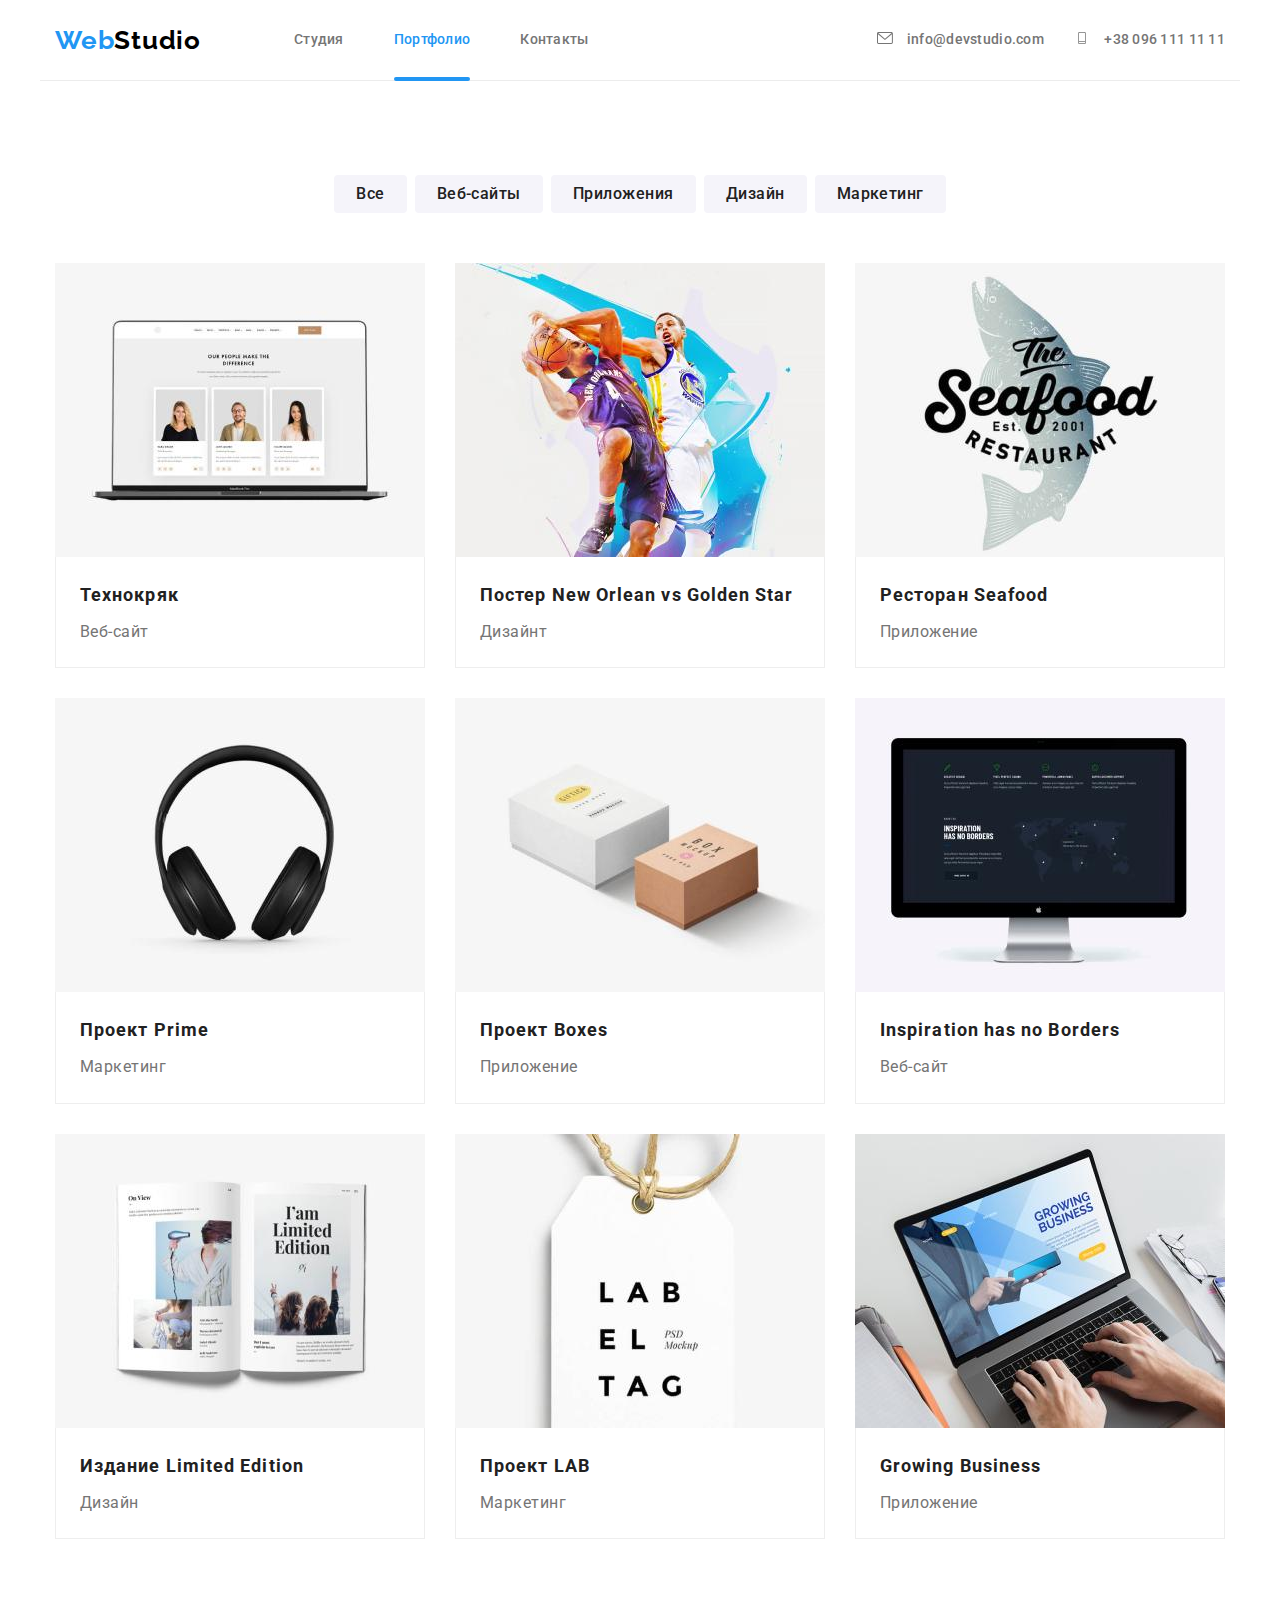
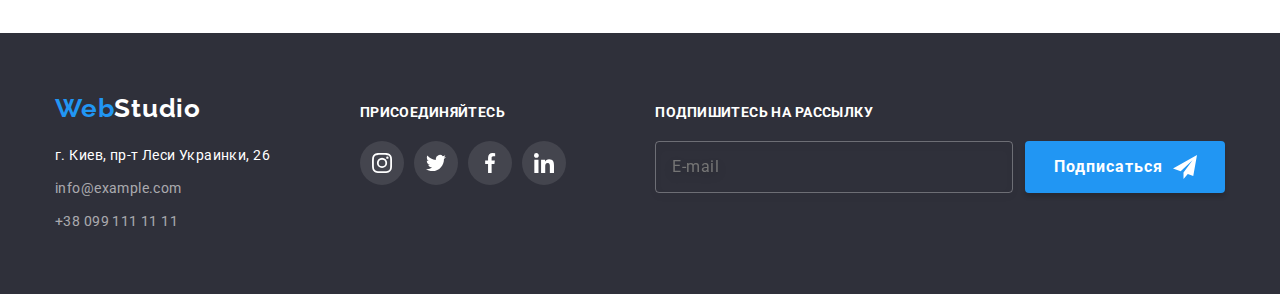
==== commit 343e153e: "20.47" ====
--- a/portfolio.html
+++ b/portfolio.html
@@ -13,7 +13,7 @@
       rel="stylesheet"
       href="https://cdnjs.cloudflare.com/ajax/libs/modern-normalize/1.1.0/modern-normalize.min.css"
     />
-    <link rel="stylesheet" href="./css/styles.css" />
+    <link rel="stylesheet" href="./css/main.min.css">
   </head>
   <body class="page">
     <!--Шапка сайта-->
--- a/css/main.min.css
+++ b/css/main.min.css
@@ -0,0 +1,2 @@
+:root{--primary-text-color:#757575;--title-text-color:#212121;--accent-color:#2196F3;--icon-color:#AFB1B8;--timing-function:cubic-bezier(0.4, 0, 0.2, 1)}body{font-family:Roboto, monospace;font-style:normal}.section{padding-top:94px;padding-bottom:94px}h1,h2,h3,h4,h5,h6,p{margin:0}img{display:block;max-width:100%;height:auto}ul{margin:0;padding:0;list-style:none}[href]{text-decoration:none}.hidden{display:none}.footer-block__btn,.modal__btn-close,.form__field-checkbox,.checkbox__label,.checkbox__label span,.form__btn,.header__container,.site-nav,.qualities-list__block,.feature-list__text,.clients__link,.join-list__link,.footer-block__input{display:-webkit-box;display:-ms-flexbox;display:flex;-webkit-box-align:center;-ms-flex-align:center;align-items:center}.container{width:1200px;padding-left:15px;padding-right:15px;margin:0 auto}.header__logo{color:var(--accent-color);font-family:Raleway,  monospace;font-size:26px;font-weight:700;line-height:1.19;letter-spacing:.03em;text-decoration:none}.header__logo-1{color:#000000}.footer__logo{display:inline-block;color:var(--accent-color);font-family:Raleway,  monospace;font-size:26px;font-weight:700;line-height:1.19;letter-spacing:.03em;text-decoration:none;margin-bottom:20px}.footer__logo--web{color:#ffffff}.hero__btn{background-color:var(--accent-color);color:#ffffff;font-size:16px;font-weight:700;line-height:1.875;letter-spacing:.06em;-webkit-box-align:center;-ms-flex-align:center;align-items:center;text-align:center;min-width:200px;min-height:50px;cursor:pointer;padding:10px 32px;border-radius:4px;border:transparent}.footer-block__btn{-webkit-box-pack:center;-ms-flex-pack:center;justify-content:center;background-color:var(--accent-color);-webkit-box-shadow:0px 4px 4px rgba(0,0,0,0.15);box-shadow:0px 4px 4px rgba(0,0,0,0.15);border-radius:4px;cursor:pointer;border:transparent;font-size:16px;font-weight:700;line-height:1.875;letter-spacing:.06em;text-align:center;color:#FFFFFF;padding:10px 28px 10px 29px}.filter-list__btn{background-color:#F5F4FA;color:var(--title-text-color);font-size:16px;font-weight:500;line-height:1.625;letter-spacing:.03em;text-align:center;cursor:pointer;border-radius:4px;border:none;padding:6px 22px;-webkit-transition:color 250ms var(--timing-function),background-color 250ms var(--timing-function),-webkit-box-shadow 250ms var(--timing-function);transition:color 250ms var(--timing-function),background-color 250ms var(--timing-function),-webkit-box-shadow 250ms var(--timing-function);transition:color 250ms var(--timing-function),background-color 250ms var(--timing-function),box-shadow 250ms var(--timing-function);transition:color 250ms var(--timing-function),background-color 250ms var(--timing-function),box-shadow 250ms var(--timing-function),-webkit-box-shadow 250ms var(--timing-function)}.filter-list__btn:hover,.filter-list__btn:focus{color:#ffffff;background-color:var(--accent-color);-webkit-box-shadow:0px 3px 1px rgba(0,0,0,0.1),0px 1px 2px rgba(0,0,0,0.08),0px 2px 2px rgba(0,0,0,0.12);box-shadow:0px 3px 1px rgba(0,0,0,0.1),0px 1px 2px rgba(0,0,0,0.08),0px 2px 2px rgba(0,0,0,0.12)}.backdrop{position:fixed;top:0;left:0;width:100%;height:100%;background-color:rgba(0,0,0,0.2);opacity:1;-webkit-transition:opacity 250ms var(--timing-function);transition:opacity 250ms var(--timing-function);z-index:9}.modal{position:absolute;top:50%;left:50%;-webkit-transform:translate(-50%, -50%);transform:translate(-50%, -50%);min-width:528px;min-height:581px;border-radius:4px;padding:40px;-webkit-transition-property:-webkit-transform;transition-property:-webkit-transform;transition-property:transform;transition-property:transform, -webkit-transform;-webkit-transition-duration:250ms;transition-duration:250ms;-webkit-transition-timing-function:var(--timing-function);transition-timing-function:var(--timing-function);background-color:#FFFFFF;-webkit-box-shadow:0px 1px 3px rgba(0,0,0,0.12),0px 1px 1px rgba(0,0,0,0.14),0px 2px 1px rgba(0,0,0,0.2);box-shadow:0px 1px 3px rgba(0,0,0,0.12),0px 1px 1px rgba(0,0,0,0.14),0px 2px 1px rgba(0,0,0,0.2)}.modal__btn-close{position:absolute;-webkit-box-pack:center;-ms-flex-pack:center;justify-content:center;cursor:pointer;top:8px;right:8px;width:30px;height:30px;border-radius:50%;border:1px solid rgba(0,0,0,0.1);background-color:#ffffff;-webkit-transition:color 250ms var(--transition-timing-function);transition:color 250ms var(--transition-timing-function)}.modal__btn-close:hover,.modal__btn-close:focus{fill:var(--accent-color)}.modal__btn-close__icon{-webkit-transition:fill 250ms var(--timing-function);transition:fill 250ms var(--timing-function)}.backdrop.is-hidden{opacity:0;pointer-events:none}.modal__title{display:block;font-size:20px;font-weight:700;line-height:1.15;letter-spacing:.03em;text-align:center;color:var(--title-text-color);margin-bottom:12px}.form__field{margin-bottom:10px}.input__text{display:-webkit-box;display:-ms-flexbox;display:flex;-ms-flex-wrap:wrap;flex-wrap:wrap;margin-bottom:4px;width:448px;font-size:12px;font-weight:400;line-height:1.16;letter-spacing:.01em}.input__wrap{display:block;position:relative}.form__input{position:relative;cursor:pointer;width:100%;height:40px;border:1px solid rgba(33,33,33,0.2);-webkit-box-sizing:border-box;box-sizing:border-box;border-radius:4px;padding:12px 42px;outline:none;-webkit-transition:border-color 250ms cubic-bezier(0.4, 0, 0.2, 1);transition:border-color 250ms cubic-bezier(0.4, 0, 0.2, 1)}.form__input:focus{border-color:var(--accent-color)}.form__input:focus+.input__icon{fill:var(--accent-color)}.input__icon{position:absolute;top:50%;left:12px;-webkit-transform:translateY(-50%);transform:translateY(-50%);-webkit-transition:fill 250ms cubic-bezier(0.4, 0, 0.2, 1);transition:fill 250ms cubic-bezier(0.4, 0, 0.2, 1);fill:var(--backgroung-color)}.form__text{min-height:96px;cursor:pointer;width:100%;border:1px solid rgba(33,33,33,0.2);-webkit-box-sizing:border-box;box-sizing:border-box;border-radius:4px;resize:none;outline:none;display:block;padding:12px 16px;-webkit-transition:border-color 250ms var(--timing-function);transition:border-color 250ms var(--timing-function)}.form__text:focus{border-color:var(--accent-color)}.form__text::-webkit-input-placeholder{font-family:Roboto;font-style:normal;font-size:14px;font-weight:400;line-height:1.14;letter-spacing:.01em;color:rgba(117,117,117,0.5)}.form__text:-ms-input-placeholder{font-family:Roboto;font-style:normal;font-size:14px;font-weight:400;line-height:1.14;letter-spacing:.01em;color:rgba(117,117,117,0.5)}.form__text::-ms-input-placeholder{font-family:Roboto;font-style:normal;font-size:14px;font-weight:400;line-height:1.14;letter-spacing:.01em;color:rgba(117,117,117,0.5)}.form__text::placeholder{font-family:Roboto;font-style:normal;font-size:14px;font-weight:400;line-height:1.14;letter-spacing:.01em;color:rgba(117,117,117,0.5)}.checkbox{appearance:none;-webkit-appearance:none;-moz-appearance:none}.form__field-checkbox{-webkit-box-pack:center;-ms-flex-pack:center;justify-content:center;margin-top:20px}.checkbox__label{font-size:14px;font-weight:400;line-height:1.71;letter-spacing:.03em;color:var(--primary-text-color);position:relative;-webkit-box-pack:center;-ms-flex-pack:center;justify-content:center}.checkbox__link{-webkit-text-decoration-line:underline;text-decoration-line:underline;color:var(--accent-color)}.checkbox__label span{width:16px;height:15px;border:2px solid var(--title-text-color);border-radius:2px;margin-right:8px;-webkit-box-pack:center;-ms-flex-pack:center;justify-content:center;cursor:pointer}checkbox__icon{fill:transparent}.checkbox:checked+.checkbox__label span{border:none;background-color:var(--accent-color)}.checkbox:checked+.checkbox__label .checkbox__icon{fill:#FFFFFF}.form__btn{-webkit-box-pack:center;-ms-flex-pack:center;justify-content:center;margin-top:30px}.form__btn--send{padding:10px 55px 10px 56px;background-color:var(--accent-color);-webkit-box-shadow:0px 4px 4px rgba(0,0,0,0.15);box-shadow:0px 4px 4px rgba(0,0,0,0.15);border-radius:4px;color:#ffffff;border:transparent;font-family:Roboto;font-style:normal;font-size:16px;font-weight:700;line-height:1.875;letter-spacing:.06em;cursor:pointer;-webkit-transition:background-color 250ms var(--timing-function);transition:background-color 250ms var(--timing-function)}.form__btn--send:focus,.form__btn--send:hover{background-color:#188CE8}.header{font-family:Roboto, monospace;font-size:14px;font-weight:500;line-height:1.14;letter-spacing:.02em;text-decoration:none}.header__container{border-bottom:1px solid #ECECEC}.top-list__link{display:block;color:var(--title-text-color)}.bottom-list__link,.top-list__link{padding-top:32px;padding-bottom:32px}.bottom-list{display:-webkit-box;display:-ms-flexbox;display:flex;padding-left:0;margin-left:auto}.bottom-list__item+.bottom-list__item{margin-left:30px}.top-list{display:-webkit-box;display:-ms-flexbox;display:flex;margin-left:93px;padding-left:0;color:var(--title-text-color)}.top-list__item{margin-right:50px;fill:currentColor}.top-list__item:last-child{margin-right:0}.top-list__link{-webkit-transition:color 250ms var(--timing-function);transition:color 250ms var(--timing-function)}.top-list__link:hover,.top-list__link:focus{color:#2196F3}.bottom-list__link,.top-list__link{-webkit-transition:color 250ms var(--timing-function);transition:color 250ms var(--timing-function)}.bottom-list__link:hover,.top-list__link:hover,.bottom-list__link:focus,.top-list__link:focus{color:#2196F3}.bottom-list__link,.top-list__link{color:var(--primary-text-color)}.current{position:relative;color:#2196F3}.current::after{content:'';position:absolute;bottom:-1px;display:block;width:100%;height:4px;background-color:var(--accent-color);border-radius:2px}.top-list__link.current{color:var(--accent-color)}.bottom-list__icon{width:16px;height:12px;margin-right:11px;fill:currentColor}.hero{background-color:#2F303A;text-align:center;padding-bottom:200px;padding-top:200px;max-width:1600px;margin-left:auto;margin-right:auto;background-image:-webkit-gradient(linear, left top, right top, from(rgba(47,48,58,0.4)), to(rgba(47,48,58,0.4))),url(../images/heroesoptimiz.jpg);background-image:linear-gradient(to right, rgba(47,48,58,0.4), rgba(47,48,58,0.4)),url(../images/heroesoptimiz.jpg);background-repeat:no-repeat;background-position:center;position:relative}.hero__title{color:#ffffff;font-family:Roboto, monospace;font-size:44px;font-weight:900;line-height:1.36;letter-spacing:.06em;margin-bottom:30px;text-transform:uppercase}.qualities-list{padding-left:0;display:-webkit-box;display:-ms-flexbox;display:flex}.qualities-list__item{-ms-flex-preferred-size:calc(100% / 4);flex-basis:calc(100% / 4);margin-right:30px}.qualities-list__item:last-child{margin-right:0}.qualities-list__block{-webkit-box-pack:center;-ms-flex-pack:center;justify-content:center;height:120px;background-color:#F5F4FA;border-radius:4px;margin-bottom:30px}.qualities-list__icon{width:70px;height:70px}.qualities-list__text{font-size:14px;font-weight:400;line-height:1.71;letter-spacing:.03em;color:var(--primary-text-color)}.qualities-list__title{color:var(--title-text-color);font-family:Roboto, monospace;font-size:14px;font-weight:700;line-height:1.14;letter-spacing:.03em;margin-bottom:10px}.feature{padding-top:0}.feature-list{display:-webkit-box;display:-ms-flexbox;display:flex;padding-left:0;-webkit-box-pack:justify;-ms-flex-pack:justify;justify-content:space-between}.feature-list__item{-ms-flex-preferred-size:calc(100% / 3);flex-basis:calc(100% / 3);margin-right:30px;position:relative}.feature-list__item:last-child{margin-right:0}.feature__title,.team-title,.clients-title{color:var(--title-text-color);font-family:Roboto, monospace;font-size:36px;font-weight:700;line-height:1.17;letter-spacing:.03em;text-align:center;margin-bottom:50px}.feature-list__text{position:absolute;bottom:0;left:0;width:100%;height:70px;-webkit-box-pack:center;-ms-flex-pack:center;justify-content:center;color:#FFFFFF;background:rgba(47,48,58,0.8);font-size:14px;font-weight:700;line-height:1.14;letter-spacing:.03em;text-align:center;text-transform:uppercase}.block{background-color:#F5F4FA;color:var(--title-text-color)}.team-title{color:var(--title-text-color);font-family:Roboto, monospace;text-align:center;margin-bottom:50px}.border-list__title{color:var(--title-text-color);font-family:Roboto, monospace;font-weight:500;font-size:16px;line-height:1.19;letter-spacing:0.03em;margin-top:30px;margin-bottom:10px}.border-list__text{font-family:Roboto, monospace;font-size:16px;line-height:1.19;letter-spacing:0.03em;margin-bottom:16px;color:var(--primary-text-color)}.list-network{display:-webkit-box;display:-ms-flexbox;display:flex;-webkit-box-pack:center;-ms-flex-pack:center;justify-content:center;margin-bottom:30px;padding-left:0}.list-network__link{color:var(--icon-color);display:-webkit-box;display:-ms-flexbox;display:flex;width:44px;height:44px;-webkit-box-pack:center;-ms-flex-pack:center;justify-content:center;-webkit-box-align:center;-ms-flex-align:center;align-items:center;border-radius:50%}.list-network__icon{fill:currentColor}.list-network__link{-webkit-transition:color 250ms var(--timing-function),background-color 250ms var(--timing-function);transition:color 250ms var(--timing-function),background-color 250ms var(--timing-function)}.list-network__link:hover,.list-network__link:focus{color:#ffffff;background-color:var(--accent-color)}.list-network__item{margin-right:10px;cursor:pointer}.list-network__item:last-child{margin-right:0}.border-list{display:-webkit-box;display:-ms-flexbox;display:flex;min-width:1170px;padding-left:0}.border-list__item{-ms-flex-preferred-size:calc(100% / 4);flex-basis:calc(100% / 4);display:inline-block;-webkit-box-shadow:0px 1px 3px rgba(0,0,0,0.12),0px 1px 1px rgba(0,0,0,0.14),0px 2px 1px rgba(0,0,0,0.2);box-shadow:0px 1px 3px rgba(0,0,0,0.12),0px 1px 1px rgba(0,0,0,0.14),0px 2px 1px rgba(0,0,0,0.2);border-radius:0px 0px 4px 4px;width:270px;margin-right:30px;background-color:white;text-align:center}.border-list__item:last-child{margin-right:0}.clients{display:-webkit-box;display:-ms-flexbox;display:flex;-webkit-box-pack:center;-ms-flex-pack:center;justify-content:center}.clients-title{text-align:center;color:var(--title-text-color);margin-bottom:50px}.clients__link{width:170px;height:92px;-webkit-box-pack:center;-ms-flex-pack:center;justify-content:center;border:1px solid var(--icon-color);border-radius:4px;color:var(--icon-color)}.clients__link{-webkit-transition:color 250ms var(--timing-function),border-color 250ms var(--timing-function);transition:color 250ms var(--timing-function),border-color 250ms var(--timing-function)}.clients__link:hover,.clients__link:focus{color:var(--accent-color);border-color:var(--accent-color)}.clients__item{margin-right:30px}.clients__item:last-child{margin-right:0}.clients__icon{fill:currentColor}.footer{background-color:#2F303A;padding-top:60px;padding-bottom:60px}.footer-list__link{color:rgba(255,255,255,0.6);font-family:Roboto;font-size:14px;font-weight:400;line-height:1.71;letter-spacing:.03em;-webkit-transition:color 250ms var(--timing-function);transition:color 250ms var(--timing-function)}.footer-list__link:focus,.footer-list__link:hover{color:var(--accent-color)}.footer-list__item{margin-bottom:9px;font-family:Roboto;font-style:normal}.footer-list__item:last-child{margin-bottom:0}.footer-list{padding-left:0}.footer-list__maps{display:inline-block;color:#ffffff;font-family:Roboto, monospace;font-size:14px;font-weight:400;line-height:1.71;letter-spacing:.03em;text-decoration:none;-webkit-transition:color 250ms var(--timing-function);transition:color 250ms var(--timing-function)}.footer-list__maps:hover,.footer-list__maps:focus{color:var(--accent-color)}.footer-container{display:-webkit-box;display:-ms-flexbox;display:flex;-webkit-box-pack:justify;-ms-flex-pack:justify;justify-content:space-between;-webkit-box-align:baseline;-ms-flex-align:baseline;align-items:baseline}.join-title{color:#ffffff;font-size:14px;font-weight:700;line-height:1.14;letter-spacing:.03em;text-transform:uppercase;margin-bottom:20px}.join-list{display:-webkit-box;display:-ms-flexbox;display:flex;-webkit-box-pack:center;-ms-flex-pack:center;justify-content:center;padding-left:0;list-style:none}.join-list__link{color:#ffffff;width:44px;height:44px;border-radius:50%;-webkit-box-pack:center;-ms-flex-pack:center;justify-content:center;background-color:rgba(255,255,255,0.1);-webkit-transition:background-color 250ms var(--timing-function);transition:background-color 250ms var(--timing-function)}.join-list__link:hover,.join-list__link:focus{background-color:var(--accent-color)}.join-list__item{margin-right:10px}.join-list__item:last-child{margin-right:0}.join-list__link svg{fill:currentColor}.footer-block__btn{-webkit-box-pack:center;-ms-flex-pack:center;justify-content:center;background-color:var(--accent-color);-webkit-box-shadow:0px 4px 4px rgba(0,0,0,0.15);box-shadow:0px 4px 4px rgba(0,0,0,0.15);border-radius:4px;cursor:pointer;border:transparent;font-size:16px;font-weight:700;line-height:1.875;letter-spacing:.06em;text-align:center;color:#FFFFFF;padding:10px 28px 10px 29px}.footer-block__icon{margin-left:10px}.footer-form__text{display:block;font-weight:bold;font-size:14px;line-height:1.14;letter-spacing:0.03em;text-transform:uppercase;color:#FFFFFF;margin-bottom:20px}.footer-block{display:-webkit-box;display:-ms-flexbox;display:flex;-webkit-box-pack:end;-ms-flex-pack:end;justify-content:flex-end}.footer-block__input{font-family:Roboto;font-style:normal;font-weight:normal;font-size:16px;line-height:1.25;letter-spacing:0.03em;color:rgba(255,255,255,0.6);margin-right:12px;min-width:358px;min-height:50px;background-color:transparent;border:1px solid rgba(255,255,255,0.3);-webkit-box-sizing:border-box;box-sizing:border-box;-webkit-filter:drop-shadow(0px 4px 4px rgba(0,0,0,0.15));filter:drop-shadow(0px 4px 4px rgba(0,0,0,0.15));border-radius:4px;padding:15px 16px}.filter-list{display:-webkit-box;display:-ms-flexbox;display:flex;padding-left:0;-webkit-box-pack:center;-ms-flex-pack:center;justify-content:center;margin-bottom:50px}.filter-list__item{margin-right:8px}.filter-list__item:last-child{margin-right:0}.list-examples{display:-webkit-box;display:-ms-flexbox;display:flex;padding-left:0;-ms-flex-wrap:wrap;flex-wrap:wrap;margin-right:-30px;margin-bottom:-30px}.list-examples__item{-ms-flex-preferred-size:calc(100% / 3 - 30px);flex-basis:calc(100% / 3 - 30px);margin-right:30px;margin-bottom:30px}.examples-container__title{font-family:Roboto;font-style:normal;font-size:18px;font-weight:700;line-height:2;letter-spacing:.06em}.examples-container__text{font-family:Roboto;font-size:16px;font-weight:400;line-height:1.9;letter-spacing:.03em;color:var(--primary-text-color);margin-top:4px}.examples-container{padding:20px 24px;border:1px solid #EEEEEE;-webkit-box-sizing:border-box;box-sizing:border-box;color:var(--title-text-color);border-top:none}.link-overlay{position:relative;overflow:hidden}.list-examples__link{display:block;-webkit-transition:-webkit-box-shadow 250ms var(--timing-function);transition:-webkit-box-shadow 250ms var(--timing-function);transition:box-shadow 250ms var(--timing-function);transition:box-shadow 250ms var(--timing-function), -webkit-box-shadow 250ms var(--timing-function)}.list-examples__link:hover,.list-examples__link:focus{-webkit-box-shadow:0px 1px 1px rgba(0,0,0,0.12),0px 4px 4px rgba(0,0,0,0.06),1px 4px 6px rgba(0,0,0,0.16);box-shadow:0px 1px 1px rgba(0,0,0,0.12),0px 4px 4px rgba(0,0,0,0.06),1px 4px 6px rgba(0,0,0,0.16)}.list-examples__link:hover .link-overlay__text,.list-examples__link:focus .link-overlay__text{-webkit-transform:translatey(0);transform:translatey(0)}.link-overlay__text{position:absolute;display:block;top:0;left:0;width:100%;height:100%;padding:63px 24px;font-weight:normal;font-size:18px;line-height:28px;letter-spacing:0.03em;color:#FFFFFF;background-color:rgba(33,150,243,0.9);-webkit-transform:translatey(101%);transform:translatey(101%);-webkit-transition:250ms var(--timing-function);transition:250ms var(--timing-function)}
+/*# sourceMappingURL=main.min.css.map */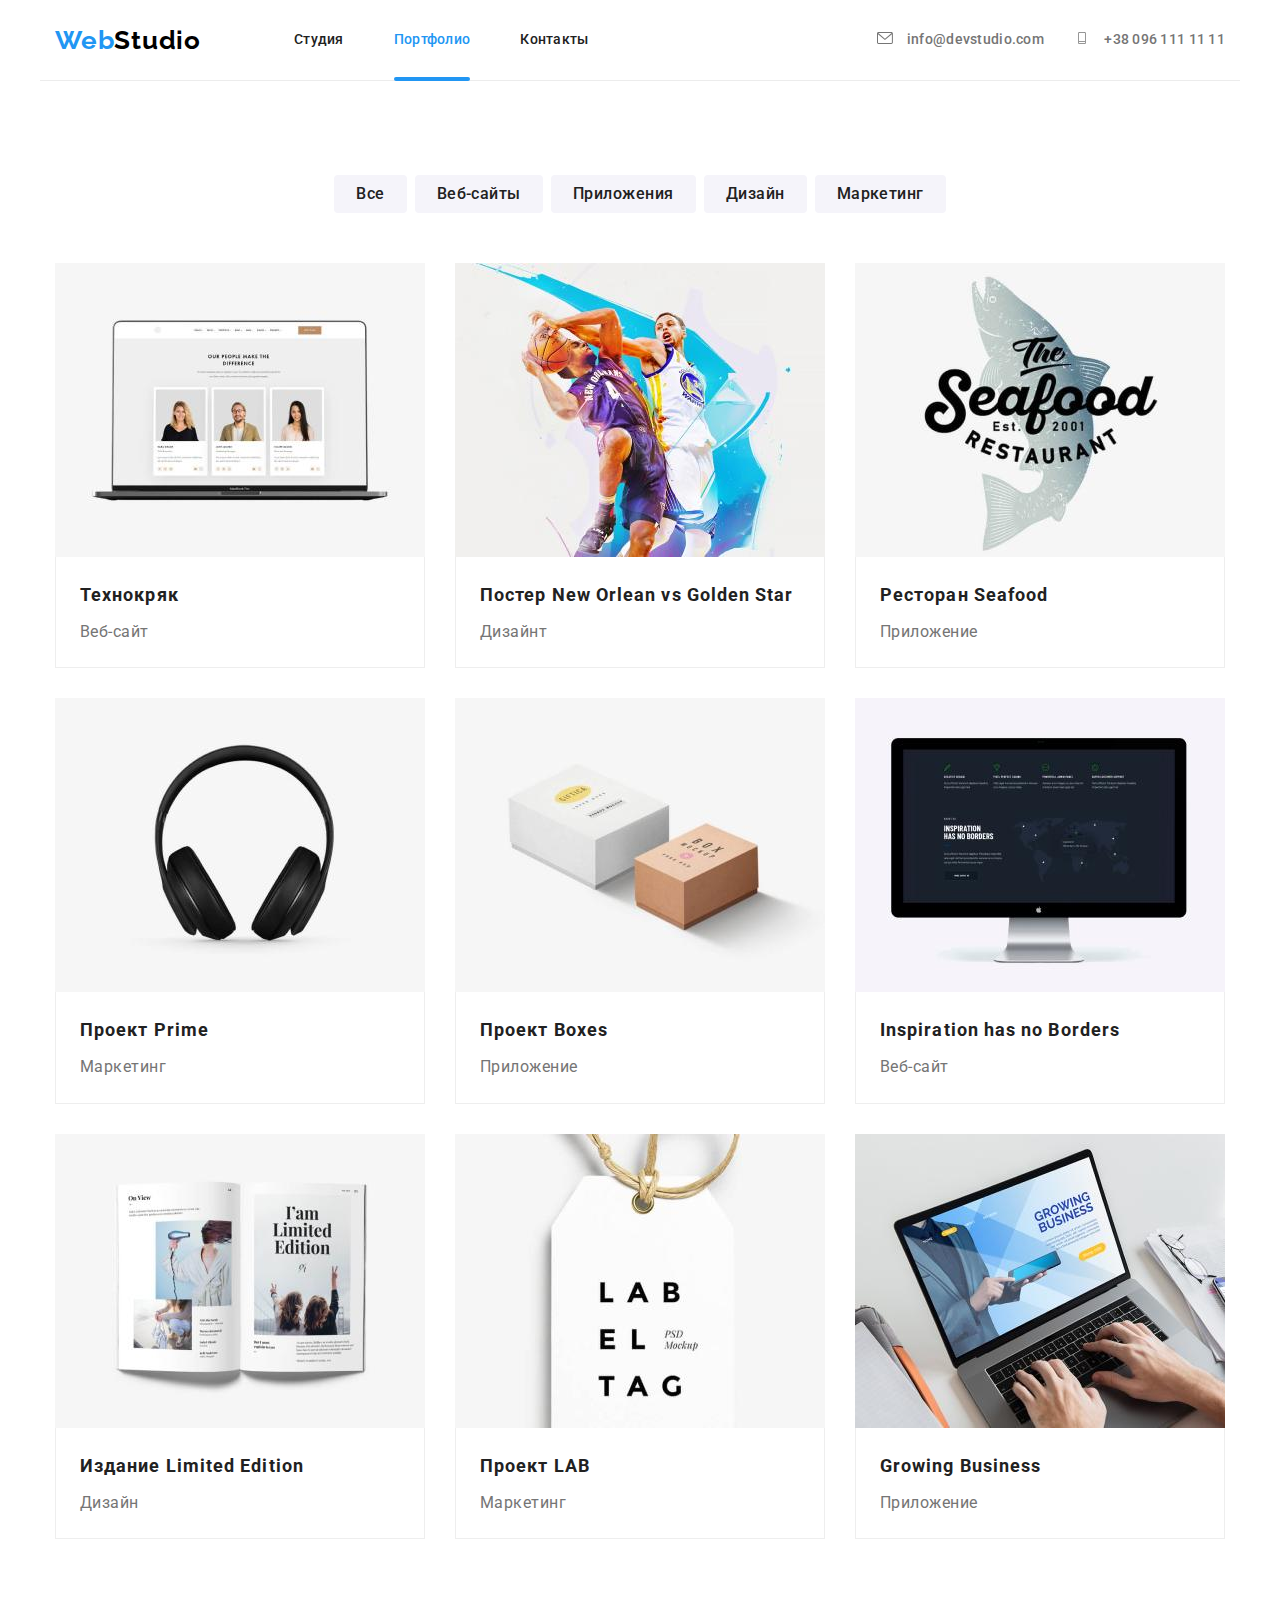
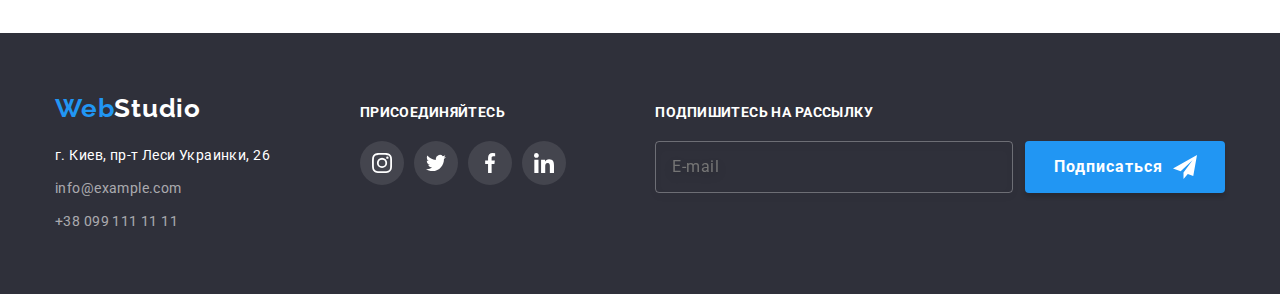
==== commit 8433a4e9: "HW 07 error correction 2" ====
--- a/portfolio.html
+++ b/portfolio.html
@@ -302,7 +302,7 @@
               class="footer-block__input"
             />
             <button type="submit" class="footer-block__btn">
-              <p>Подписаться</p>
+              Подписаться
               <svg width="24px" height="24px" class="footer-block__icon">
                 <use href=".//images/icons.svg#icon-telega"></use>
               </svg>
--- a/css/main.min.css
+++ b/css/main.min.css
@@ -1,2 +1,2 @@
-:root{--primary-text-color:#757575;--title-text-color:#212121;--accent-color:#2196F3;--icon-color:#AFB1B8;--timing-function:cubic-bezier(0.4, 0, 0.2, 1)}body{font-family:Roboto, monospace;font-style:normal}.section{padding-top:94px;padding-bottom:94px}h1,h2,h3,h4,h5,h6,p{margin:0}img{display:block;max-width:100%;height:auto}ul{margin:0;padding:0;list-style:none}[href]{text-decoration:none}.hidden{display:none}.footer-block__btn,.modal__btn-close,.form__field-checkbox,.checkbox__label,.checkbox__label span,.form__btn,.header__container,.site-nav,.qualities-list__block,.feature-list__text,.clients__link,.join-list__link,.footer-block__input{display:-webkit-box;display:-ms-flexbox;display:flex;-webkit-box-align:center;-ms-flex-align:center;align-items:center}.container{width:1200px;padding-left:15px;padding-right:15px;margin:0 auto}.header__logo{color:var(--accent-color);font-family:Raleway,  monospace;font-size:26px;font-weight:700;line-height:1.19;letter-spacing:.03em;text-decoration:none}.header__logo-1{color:#000000}.footer__logo{display:inline-block;color:var(--accent-color);font-family:Raleway,  monospace;font-size:26px;font-weight:700;line-height:1.19;letter-spacing:.03em;text-decoration:none;margin-bottom:20px}.footer__logo--web{color:#ffffff}.hero__btn{background-color:var(--accent-color);color:#ffffff;font-size:16px;font-weight:700;line-height:1.875;letter-spacing:.06em;-webkit-box-align:center;-ms-flex-align:center;align-items:center;text-align:center;min-width:200px;min-height:50px;cursor:pointer;padding:10px 32px;border-radius:4px;border:transparent}.footer-block__btn{-webkit-box-pack:center;-ms-flex-pack:center;justify-content:center;background-color:var(--accent-color);-webkit-box-shadow:0px 4px 4px rgba(0,0,0,0.15);box-shadow:0px 4px 4px rgba(0,0,0,0.15);border-radius:4px;cursor:pointer;border:transparent;font-size:16px;font-weight:700;line-height:1.875;letter-spacing:.06em;text-align:center;color:#FFFFFF;padding:10px 28px 10px 29px}.filter-list__btn{background-color:#F5F4FA;color:var(--title-text-color);font-size:16px;font-weight:500;line-height:1.625;letter-spacing:.03em;text-align:center;cursor:pointer;border-radius:4px;border:none;padding:6px 22px;-webkit-transition:color 250ms var(--timing-function),background-color 250ms var(--timing-function),-webkit-box-shadow 250ms var(--timing-function);transition:color 250ms var(--timing-function),background-color 250ms var(--timing-function),-webkit-box-shadow 250ms var(--timing-function);transition:color 250ms var(--timing-function),background-color 250ms var(--timing-function),box-shadow 250ms var(--timing-function);transition:color 250ms var(--timing-function),background-color 250ms var(--timing-function),box-shadow 250ms var(--timing-function),-webkit-box-shadow 250ms var(--timing-function)}.filter-list__btn:hover,.filter-list__btn:focus{color:#ffffff;background-color:var(--accent-color);-webkit-box-shadow:0px 3px 1px rgba(0,0,0,0.1),0px 1px 2px rgba(0,0,0,0.08),0px 2px 2px rgba(0,0,0,0.12);box-shadow:0px 3px 1px rgba(0,0,0,0.1),0px 1px 2px rgba(0,0,0,0.08),0px 2px 2px rgba(0,0,0,0.12)}.backdrop{position:fixed;top:0;left:0;width:100%;height:100%;background-color:rgba(0,0,0,0.2);opacity:1;-webkit-transition:opacity 250ms var(--timing-function);transition:opacity 250ms var(--timing-function);z-index:9}.modal{position:absolute;top:50%;left:50%;-webkit-transform:translate(-50%, -50%);transform:translate(-50%, -50%);min-width:528px;min-height:581px;border-radius:4px;padding:40px;-webkit-transition-property:-webkit-transform;transition-property:-webkit-transform;transition-property:transform;transition-property:transform, -webkit-transform;-webkit-transition-duration:250ms;transition-duration:250ms;-webkit-transition-timing-function:var(--timing-function);transition-timing-function:var(--timing-function);background-color:#FFFFFF;-webkit-box-shadow:0px 1px 3px rgba(0,0,0,0.12),0px 1px 1px rgba(0,0,0,0.14),0px 2px 1px rgba(0,0,0,0.2);box-shadow:0px 1px 3px rgba(0,0,0,0.12),0px 1px 1px rgba(0,0,0,0.14),0px 2px 1px rgba(0,0,0,0.2)}.modal__btn-close{position:absolute;-webkit-box-pack:center;-ms-flex-pack:center;justify-content:center;cursor:pointer;top:8px;right:8px;width:30px;height:30px;border-radius:50%;border:1px solid rgba(0,0,0,0.1);background-color:#ffffff;-webkit-transition:color 250ms var(--transition-timing-function);transition:color 250ms var(--transition-timing-function)}.modal__btn-close:hover,.modal__btn-close:focus{fill:var(--accent-color)}.modal__btn-close__icon{-webkit-transition:fill 250ms var(--timing-function);transition:fill 250ms var(--timing-function)}.backdrop.is-hidden{opacity:0;pointer-events:none}.modal__title{display:block;font-size:20px;font-weight:700;line-height:1.15;letter-spacing:.03em;text-align:center;color:var(--title-text-color);margin-bottom:12px}.form__field{margin-bottom:10px}.input__text{display:-webkit-box;display:-ms-flexbox;display:flex;-ms-flex-wrap:wrap;flex-wrap:wrap;margin-bottom:4px;width:448px;font-size:12px;font-weight:400;line-height:1.16;letter-spacing:.01em}.input__wrap{display:block;position:relative}.form__input{position:relative;cursor:pointer;width:100%;height:40px;border:1px solid rgba(33,33,33,0.2);-webkit-box-sizing:border-box;box-sizing:border-box;border-radius:4px;padding:12px 42px;outline:none;-webkit-transition:border-color 250ms cubic-bezier(0.4, 0, 0.2, 1);transition:border-color 250ms cubic-bezier(0.4, 0, 0.2, 1)}.form__input:focus{border-color:var(--accent-color)}.form__input:focus+.input__icon{fill:var(--accent-color)}.input__icon{position:absolute;top:50%;left:12px;-webkit-transform:translateY(-50%);transform:translateY(-50%);-webkit-transition:fill 250ms cubic-bezier(0.4, 0, 0.2, 1);transition:fill 250ms cubic-bezier(0.4, 0, 0.2, 1);fill:var(--backgroung-color)}.form__text{min-height:96px;cursor:pointer;width:100%;border:1px solid rgba(33,33,33,0.2);-webkit-box-sizing:border-box;box-sizing:border-box;border-radius:4px;resize:none;outline:none;display:block;padding:12px 16px;-webkit-transition:border-color 250ms var(--timing-function);transition:border-color 250ms var(--timing-function)}.form__text:focus{border-color:var(--accent-color)}.form__text::-webkit-input-placeholder{font-family:Roboto;font-style:normal;font-size:14px;font-weight:400;line-height:1.14;letter-spacing:.01em;color:rgba(117,117,117,0.5)}.form__text:-ms-input-placeholder{font-family:Roboto;font-style:normal;font-size:14px;font-weight:400;line-height:1.14;letter-spacing:.01em;color:rgba(117,117,117,0.5)}.form__text::-ms-input-placeholder{font-family:Roboto;font-style:normal;font-size:14px;font-weight:400;line-height:1.14;letter-spacing:.01em;color:rgba(117,117,117,0.5)}.form__text::placeholder{font-family:Roboto;font-style:normal;font-size:14px;font-weight:400;line-height:1.14;letter-spacing:.01em;color:rgba(117,117,117,0.5)}.checkbox{appearance:none;-webkit-appearance:none;-moz-appearance:none}.form__field-checkbox{-webkit-box-pack:center;-ms-flex-pack:center;justify-content:center;margin-top:20px}.checkbox__label{font-size:14px;font-weight:400;line-height:1.71;letter-spacing:.03em;color:var(--primary-text-color);position:relative;-webkit-box-pack:center;-ms-flex-pack:center;justify-content:center}.checkbox__link{-webkit-text-decoration-line:underline;text-decoration-line:underline;color:var(--accent-color)}.checkbox__label span{width:16px;height:15px;border:2px solid var(--title-text-color);border-radius:2px;margin-right:8px;-webkit-box-pack:center;-ms-flex-pack:center;justify-content:center;cursor:pointer}checkbox__icon{fill:transparent}.checkbox:checked+.checkbox__label span{border:none;background-color:var(--accent-color)}.checkbox:checked+.checkbox__label .checkbox__icon{fill:#FFFFFF}.form__btn{-webkit-box-pack:center;-ms-flex-pack:center;justify-content:center;margin-top:30px}.form__btn--send{padding:10px 55px 10px 56px;background-color:var(--accent-color);-webkit-box-shadow:0px 4px 4px rgba(0,0,0,0.15);box-shadow:0px 4px 4px rgba(0,0,0,0.15);border-radius:4px;color:#ffffff;border:transparent;font-family:Roboto;font-style:normal;font-size:16px;font-weight:700;line-height:1.875;letter-spacing:.06em;cursor:pointer;-webkit-transition:background-color 250ms var(--timing-function);transition:background-color 250ms var(--timing-function)}.form__btn--send:focus,.form__btn--send:hover{background-color:#188CE8}.header{font-family:Roboto, monospace;font-size:14px;font-weight:500;line-height:1.14;letter-spacing:.02em;text-decoration:none}.header__container{border-bottom:1px solid #ECECEC}.top-list__link{display:block;color:var(--title-text-color)}.bottom-list__link,.top-list__link{padding-top:32px;padding-bottom:32px}.bottom-list{display:-webkit-box;display:-ms-flexbox;display:flex;padding-left:0;margin-left:auto}.bottom-list__item+.bottom-list__item{margin-left:30px}.top-list{display:-webkit-box;display:-ms-flexbox;display:flex;margin-left:93px;padding-left:0;color:var(--title-text-color)}.top-list__item{margin-right:50px;fill:currentColor}.top-list__item:last-child{margin-right:0}.top-list__link{-webkit-transition:color 250ms var(--timing-function);transition:color 250ms var(--timing-function)}.top-list__link:hover,.top-list__link:focus{color:#2196F3}.bottom-list__link,.top-list__link{-webkit-transition:color 250ms var(--timing-function);transition:color 250ms var(--timing-function)}.bottom-list__link:hover,.top-list__link:hover,.bottom-list__link:focus,.top-list__link:focus{color:#2196F3}.bottom-list__link,.top-list__link{color:var(--primary-text-color)}.current{position:relative;color:#2196F3}.current::after{content:'';position:absolute;bottom:-1px;display:block;width:100%;height:4px;background-color:var(--accent-color);border-radius:2px}.top-list__link.current{color:var(--accent-color)}.bottom-list__icon{width:16px;height:12px;margin-right:11px;fill:currentColor}.hero{background-color:#2F303A;text-align:center;padding-bottom:200px;padding-top:200px;max-width:1600px;margin-left:auto;margin-right:auto;background-image:-webkit-gradient(linear, left top, right top, from(rgba(47,48,58,0.4)), to(rgba(47,48,58,0.4))),url(../images/heroesoptimiz.jpg);background-image:linear-gradient(to right, rgba(47,48,58,0.4), rgba(47,48,58,0.4)),url(../images/heroesoptimiz.jpg);background-repeat:no-repeat;background-position:center;position:relative}.hero__title{color:#ffffff;font-family:Roboto, monospace;font-size:44px;font-weight:900;line-height:1.36;letter-spacing:.06em;margin-bottom:30px;text-transform:uppercase}.qualities-list{padding-left:0;display:-webkit-box;display:-ms-flexbox;display:flex}.qualities-list__item{-ms-flex-preferred-size:calc(100% / 4);flex-basis:calc(100% / 4);margin-right:30px}.qualities-list__item:last-child{margin-right:0}.qualities-list__block{-webkit-box-pack:center;-ms-flex-pack:center;justify-content:center;height:120px;background-color:#F5F4FA;border-radius:4px;margin-bottom:30px}.qualities-list__icon{width:70px;height:70px}.qualities-list__text{font-size:14px;font-weight:400;line-height:1.71;letter-spacing:.03em;color:var(--primary-text-color)}.qualities-list__title{color:var(--title-text-color);font-family:Roboto, monospace;font-size:14px;font-weight:700;line-height:1.14;letter-spacing:.03em;margin-bottom:10px}.feature{padding-top:0}.feature-list{display:-webkit-box;display:-ms-flexbox;display:flex;padding-left:0;-webkit-box-pack:justify;-ms-flex-pack:justify;justify-content:space-between}.feature-list__item{-ms-flex-preferred-size:calc(100% / 3);flex-basis:calc(100% / 3);margin-right:30px;position:relative}.feature-list__item:last-child{margin-right:0}.feature__title,.team-title,.clients-title{color:var(--title-text-color);font-family:Roboto, monospace;font-size:36px;font-weight:700;line-height:1.17;letter-spacing:.03em;text-align:center;margin-bottom:50px}.feature-list__text{position:absolute;bottom:0;left:0;width:100%;height:70px;-webkit-box-pack:center;-ms-flex-pack:center;justify-content:center;color:#FFFFFF;background:rgba(47,48,58,0.8);font-size:14px;font-weight:700;line-height:1.14;letter-spacing:.03em;text-align:center;text-transform:uppercase}.block{background-color:#F5F4FA;color:var(--title-text-color)}.team-title{color:var(--title-text-color);font-family:Roboto, monospace;text-align:center;margin-bottom:50px}.border-list__title{color:var(--title-text-color);font-family:Roboto, monospace;font-weight:500;font-size:16px;line-height:1.19;letter-spacing:0.03em;margin-top:30px;margin-bottom:10px}.border-list__text{font-family:Roboto, monospace;font-size:16px;line-height:1.19;letter-spacing:0.03em;margin-bottom:16px;color:var(--primary-text-color)}.list-network{display:-webkit-box;display:-ms-flexbox;display:flex;-webkit-box-pack:center;-ms-flex-pack:center;justify-content:center;margin-bottom:30px;padding-left:0}.list-network__link{color:var(--icon-color);display:-webkit-box;display:-ms-flexbox;display:flex;width:44px;height:44px;-webkit-box-pack:center;-ms-flex-pack:center;justify-content:center;-webkit-box-align:center;-ms-flex-align:center;align-items:center;border-radius:50%}.list-network__icon{fill:currentColor}.list-network__link{-webkit-transition:color 250ms var(--timing-function),background-color 250ms var(--timing-function);transition:color 250ms var(--timing-function),background-color 250ms var(--timing-function)}.list-network__link:hover,.list-network__link:focus{color:#ffffff;background-color:var(--accent-color)}.list-network__item{margin-right:10px;cursor:pointer}.list-network__item:last-child{margin-right:0}.border-list{display:-webkit-box;display:-ms-flexbox;display:flex;min-width:1170px;padding-left:0}.border-list__item{-ms-flex-preferred-size:calc(100% / 4);flex-basis:calc(100% / 4);display:inline-block;-webkit-box-shadow:0px 1px 3px rgba(0,0,0,0.12),0px 1px 1px rgba(0,0,0,0.14),0px 2px 1px rgba(0,0,0,0.2);box-shadow:0px 1px 3px rgba(0,0,0,0.12),0px 1px 1px rgba(0,0,0,0.14),0px 2px 1px rgba(0,0,0,0.2);border-radius:0px 0px 4px 4px;width:270px;margin-right:30px;background-color:white;text-align:center}.border-list__item:last-child{margin-right:0}.clients{display:-webkit-box;display:-ms-flexbox;display:flex;-webkit-box-pack:center;-ms-flex-pack:center;justify-content:center}.clients-title{text-align:center;color:var(--title-text-color);margin-bottom:50px}.clients__link{width:170px;height:92px;-webkit-box-pack:center;-ms-flex-pack:center;justify-content:center;border:1px solid var(--icon-color);border-radius:4px;color:var(--icon-color)}.clients__link{-webkit-transition:color 250ms var(--timing-function),border-color 250ms var(--timing-function);transition:color 250ms var(--timing-function),border-color 250ms var(--timing-function)}.clients__link:hover,.clients__link:focus{color:var(--accent-color);border-color:var(--accent-color)}.clients__item{margin-right:30px}.clients__item:last-child{margin-right:0}.clients__icon{fill:currentColor}.footer{background-color:#2F303A;padding-top:60px;padding-bottom:60px}.footer-list__link{color:rgba(255,255,255,0.6);font-family:Roboto;font-size:14px;font-weight:400;line-height:1.71;letter-spacing:.03em;-webkit-transition:color 250ms var(--timing-function);transition:color 250ms var(--timing-function)}.footer-list__link:focus,.footer-list__link:hover{color:var(--accent-color)}.footer-list__item{margin-bottom:9px;font-family:Roboto;font-style:normal}.footer-list__item:last-child{margin-bottom:0}.footer-list{padding-left:0}.footer-list__maps{display:inline-block;color:#ffffff;font-family:Roboto, monospace;font-size:14px;font-weight:400;line-height:1.71;letter-spacing:.03em;text-decoration:none;-webkit-transition:color 250ms var(--timing-function);transition:color 250ms var(--timing-function)}.footer-list__maps:hover,.footer-list__maps:focus{color:var(--accent-color)}.footer-container{display:-webkit-box;display:-ms-flexbox;display:flex;-webkit-box-pack:justify;-ms-flex-pack:justify;justify-content:space-between;-webkit-box-align:baseline;-ms-flex-align:baseline;align-items:baseline}.join-title{color:#ffffff;font-size:14px;font-weight:700;line-height:1.14;letter-spacing:.03em;text-transform:uppercase;margin-bottom:20px}.join-list{display:-webkit-box;display:-ms-flexbox;display:flex;-webkit-box-pack:center;-ms-flex-pack:center;justify-content:center;padding-left:0;list-style:none}.join-list__link{color:#ffffff;width:44px;height:44px;border-radius:50%;-webkit-box-pack:center;-ms-flex-pack:center;justify-content:center;background-color:rgba(255,255,255,0.1);-webkit-transition:background-color 250ms var(--timing-function);transition:background-color 250ms var(--timing-function)}.join-list__link:hover,.join-list__link:focus{background-color:var(--accent-color)}.join-list__item{margin-right:10px}.join-list__item:last-child{margin-right:0}.join-list__link svg{fill:currentColor}.footer-block__btn{-webkit-box-pack:center;-ms-flex-pack:center;justify-content:center;background-color:var(--accent-color);-webkit-box-shadow:0px 4px 4px rgba(0,0,0,0.15);box-shadow:0px 4px 4px rgba(0,0,0,0.15);border-radius:4px;cursor:pointer;border:transparent;font-size:16px;font-weight:700;line-height:1.875;letter-spacing:.06em;text-align:center;color:#FFFFFF;padding:10px 28px 10px 29px}.footer-block__icon{margin-left:10px}.footer-form__text{display:block;font-weight:bold;font-size:14px;line-height:1.14;letter-spacing:0.03em;text-transform:uppercase;color:#FFFFFF;margin-bottom:20px}.footer-block{display:-webkit-box;display:-ms-flexbox;display:flex;-webkit-box-pack:end;-ms-flex-pack:end;justify-content:flex-end}.footer-block__input{font-family:Roboto;font-style:normal;font-weight:normal;font-size:16px;line-height:1.25;letter-spacing:0.03em;color:rgba(255,255,255,0.6);margin-right:12px;min-width:358px;min-height:50px;background-color:transparent;border:1px solid rgba(255,255,255,0.3);-webkit-box-sizing:border-box;box-sizing:border-box;-webkit-filter:drop-shadow(0px 4px 4px rgba(0,0,0,0.15));filter:drop-shadow(0px 4px 4px rgba(0,0,0,0.15));border-radius:4px;padding:15px 16px}.filter-list{display:-webkit-box;display:-ms-flexbox;display:flex;padding-left:0;-webkit-box-pack:center;-ms-flex-pack:center;justify-content:center;margin-bottom:50px}.filter-list__item{margin-right:8px}.filter-list__item:last-child{margin-right:0}.list-examples{display:-webkit-box;display:-ms-flexbox;display:flex;padding-left:0;-ms-flex-wrap:wrap;flex-wrap:wrap;margin-right:-30px;margin-bottom:-30px}.list-examples__item{-ms-flex-preferred-size:calc(100% / 3 - 30px);flex-basis:calc(100% / 3 - 30px);margin-right:30px;margin-bottom:30px}.examples-container__title{font-family:Roboto;font-style:normal;font-size:18px;font-weight:700;line-height:2;letter-spacing:.06em}.examples-container__text{font-family:Roboto;font-size:16px;font-weight:400;line-height:1.9;letter-spacing:.03em;color:var(--primary-text-color);margin-top:4px}.examples-container{padding:20px 24px;border:1px solid #EEEEEE;-webkit-box-sizing:border-box;box-sizing:border-box;color:var(--title-text-color);border-top:none}.link-overlay{position:relative;overflow:hidden}.list-examples__link{display:block;-webkit-transition:-webkit-box-shadow 250ms var(--timing-function);transition:-webkit-box-shadow 250ms var(--timing-function);transition:box-shadow 250ms var(--timing-function);transition:box-shadow 250ms var(--timing-function), -webkit-box-shadow 250ms var(--timing-function)}.list-examples__link:hover,.list-examples__link:focus{-webkit-box-shadow:0px 1px 1px rgba(0,0,0,0.12),0px 4px 4px rgba(0,0,0,0.06),1px 4px 6px rgba(0,0,0,0.16);box-shadow:0px 1px 1px rgba(0,0,0,0.12),0px 4px 4px rgba(0,0,0,0.06),1px 4px 6px rgba(0,0,0,0.16)}.list-examples__link:hover .link-overlay__text,.list-examples__link:focus .link-overlay__text{-webkit-transform:translatey(0);transform:translatey(0)}.link-overlay__text{position:absolute;display:block;top:0;left:0;width:100%;height:100%;padding:63px 24px;font-weight:normal;font-size:18px;line-height:28px;letter-spacing:0.03em;color:#FFFFFF;background-color:rgba(33,150,243,0.9);-webkit-transform:translatey(101%);transform:translatey(101%);-webkit-transition:250ms var(--timing-function);transition:250ms var(--timing-function)}
+:root{--primary-text-color:#757575;--title-text-color:#212121;--accent-color:#2196F3;--icon-color:#AFB1B8;--timing-function:cubic-bezier(0.4, 0, 0.2, 1)}body{font-family:Roboto, monospace;font-style:normal}.section{padding-top:94px;padding-bottom:94px}h1,h2,h3,h4,h5,h6,p{margin:0}img{display:block;max-width:100%;height:auto}ul{margin:0;padding:0;list-style:none}a{text-decoration:none}.hidden{display:none}.footer-block__btn,.modal__btn-close,.form__field-checkbox,.checkbox__label,.checkbox__label span,.form__btn,.header__container,.site-nav,.qualities-list__block,.feature-list__text,.clients__link,.join-list__link,.footer-block__input{display:-webkit-box;display:-ms-flexbox;display:flex;-webkit-box-align:center;-ms-flex-align:center;align-items:center}.container{width:1200px;padding-left:15px;padding-right:15px;margin:0 auto}.header__logo{color:var(--accent-color);font-family:Raleway,  monospace;font-size:26px;font-weight:700;line-height:1.19;letter-spacing:.03em;text-decoration:none}.header__logo-1{color:#000000}.footer__logo{display:inline-block;color:var(--accent-color);font-family:Raleway,  monospace;font-size:26px;font-weight:700;line-height:1.19;letter-spacing:.03em;text-decoration:none;margin-bottom:20px}.footer__logo--web{color:#ffffff}.hero__btn{background-color:var(--accent-color);color:#ffffff;font-size:16px;font-weight:700;line-height:1.875;letter-spacing:.06em;-webkit-box-align:center;-ms-flex-align:center;align-items:center;text-align:center;min-width:200px;min-height:50px;cursor:pointer;padding:10px 32px;border-radius:4px;border:transparent}.footer-block__btn{-webkit-box-pack:center;-ms-flex-pack:center;justify-content:center;background-color:var(--accent-color);-webkit-box-shadow:0px 4px 4px rgba(0,0,0,0.15);box-shadow:0px 4px 4px rgba(0,0,0,0.15);border-radius:4px;cursor:pointer;border:transparent;font-size:16px;font-weight:700;line-height:1.875;letter-spacing:.06em;text-align:center;color:#FFFFFF;padding:10px 28px 10px 29px}.filter-list__btn{background-color:#F5F4FA;color:var(--title-text-color);font-size:16px;font-weight:500;line-height:1.625;letter-spacing:.03em;text-align:center;cursor:pointer;border-radius:4px;border:none;padding:6px 22px;-webkit-transition:color 250ms var(--timing-function),background-color 250ms var(--timing-function),-webkit-box-shadow 250ms var(--timing-function);transition:color 250ms var(--timing-function),background-color 250ms var(--timing-function),-webkit-box-shadow 250ms var(--timing-function);transition:color 250ms var(--timing-function),background-color 250ms var(--timing-function),box-shadow 250ms var(--timing-function);transition:color 250ms var(--timing-function),background-color 250ms var(--timing-function),box-shadow 250ms var(--timing-function),-webkit-box-shadow 250ms var(--timing-function)}.filter-list__btn:hover,.filter-list__btn:focus{color:#ffffff;background-color:var(--accent-color);-webkit-box-shadow:0px 3px 1px rgba(0,0,0,0.1),0px 1px 2px rgba(0,0,0,0.08),0px 2px 2px rgba(0,0,0,0.12);box-shadow:0px 3px 1px rgba(0,0,0,0.1),0px 1px 2px rgba(0,0,0,0.08),0px 2px 2px rgba(0,0,0,0.12)}.backdrop{position:fixed;top:0;left:0;width:100%;height:100%;background-color:rgba(0,0,0,0.2);opacity:1;-webkit-transition:opacity 250ms var(--timing-function);transition:opacity 250ms var(--timing-function);z-index:9}.modal{position:absolute;top:50%;left:50%;-webkit-transform:translate(-50%, -50%);transform:translate(-50%, -50%);min-width:528px;min-height:581px;border-radius:4px;padding:40px;-webkit-transition-property:-webkit-transform;transition-property:-webkit-transform;transition-property:transform;transition-property:transform, -webkit-transform;-webkit-transition-duration:250ms;transition-duration:250ms;-webkit-transition-timing-function:var(--timing-function);transition-timing-function:var(--timing-function);background-color:#FFFFFF;-webkit-box-shadow:0px 1px 3px rgba(0,0,0,0.12),0px 1px 1px rgba(0,0,0,0.14),0px 2px 1px rgba(0,0,0,0.2);box-shadow:0px 1px 3px rgba(0,0,0,0.12),0px 1px 1px rgba(0,0,0,0.14),0px 2px 1px rgba(0,0,0,0.2)}.modal__btn-close{position:absolute;-webkit-box-pack:center;-ms-flex-pack:center;justify-content:center;cursor:pointer;top:8px;right:8px;width:30px;height:30px;border-radius:50%;border:1px solid rgba(0,0,0,0.1);background-color:#ffffff;-webkit-transition:color 250ms var(--transition-timing-function);transition:color 250ms var(--transition-timing-function)}.modal__btn-close:hover,.modal__btn-close:focus{fill:var(--accent-color)}.modal__btn-close__icon{-webkit-transition:fill 250ms var(--timing-function);transition:fill 250ms var(--timing-function)}.backdrop.is-hidden{opacity:0;pointer-events:none}.modal__title{display:block;font-size:20px;font-weight:700;line-height:1.15;letter-spacing:.03em;text-align:center;color:var(--title-text-color);margin-bottom:12px}.form__field{margin-bottom:10px}.input__text{display:-webkit-box;display:-ms-flexbox;display:flex;-ms-flex-wrap:wrap;flex-wrap:wrap;margin-bottom:4px;width:448px;font-size:12px;font-weight:400;line-height:1.16;letter-spacing:.01em}.input__wrap{display:block;position:relative}.form__input{position:relative;cursor:pointer;width:100%;height:40px;border:1px solid rgba(33,33,33,0.2);-webkit-box-sizing:border-box;box-sizing:border-box;border-radius:4px;padding:12px 42px;outline:none;-webkit-transition:border-color 250ms cubic-bezier(0.4, 0, 0.2, 1);transition:border-color 250ms cubic-bezier(0.4, 0, 0.2, 1)}.form__input:focus{border-color:var(--accent-color)}.form__input:focus+.input__icon{fill:var(--accent-color)}.input__icon{position:absolute;top:50%;left:12px;-webkit-transform:translateY(-50%);transform:translateY(-50%);-webkit-transition:fill 250ms cubic-bezier(0.4, 0, 0.2, 1);transition:fill 250ms cubic-bezier(0.4, 0, 0.2, 1);fill:var(--backgroung-color)}.form__text{min-height:96px;cursor:pointer;width:100%;border:1px solid rgba(33,33,33,0.2);-webkit-box-sizing:border-box;box-sizing:border-box;border-radius:4px;resize:none;outline:none;display:block;padding:12px 16px;-webkit-transition:border-color 250ms var(--timing-function);transition:border-color 250ms var(--timing-function)}.form__text:focus{border-color:var(--accent-color)}.form__text::-webkit-input-placeholder{font-family:Roboto;font-style:normal;font-size:14px;font-weight:400;line-height:1.14;letter-spacing:.01em;color:rgba(117,117,117,0.5)}.form__text:-ms-input-placeholder{font-family:Roboto;font-style:normal;font-size:14px;font-weight:400;line-height:1.14;letter-spacing:.01em;color:rgba(117,117,117,0.5)}.form__text::-ms-input-placeholder{font-family:Roboto;font-style:normal;font-size:14px;font-weight:400;line-height:1.14;letter-spacing:.01em;color:rgba(117,117,117,0.5)}.form__text::placeholder{font-family:Roboto;font-style:normal;font-size:14px;font-weight:400;line-height:1.14;letter-spacing:.01em;color:rgba(117,117,117,0.5)}.checkbox{appearance:none;-webkit-appearance:none;-moz-appearance:none}.form__field-checkbox{-webkit-box-pack:center;-ms-flex-pack:center;justify-content:center;margin-top:20px}.checkbox__label{font-size:14px;font-weight:400;line-height:1.71;letter-spacing:.03em;color:var(--primary-text-color);position:relative;-webkit-box-pack:center;-ms-flex-pack:center;justify-content:center}.checkbox__link{-webkit-text-decoration-line:underline;text-decoration-line:underline;color:var(--accent-color)}.checkbox__label span{width:16px;height:15px;border:2px solid var(--title-text-color);border-radius:2px;margin-right:8px;-webkit-box-pack:center;-ms-flex-pack:center;justify-content:center;cursor:pointer}checkbox__icon{fill:transparent}.checkbox:checked+.checkbox__label span{border:none;background-color:var(--accent-color)}.checkbox:checked+.checkbox__label .checkbox__icon{fill:#FFFFFF}.form__btn{-webkit-box-pack:center;-ms-flex-pack:center;justify-content:center;margin-top:30px}.form__btn--send{padding:10px 55px 10px 56px;background-color:var(--accent-color);-webkit-box-shadow:0px 4px 4px rgba(0,0,0,0.15);box-shadow:0px 4px 4px rgba(0,0,0,0.15);border-radius:4px;color:#ffffff;border:transparent;font-family:Roboto;font-style:normal;font-size:16px;font-weight:700;line-height:1.875;letter-spacing:.06em;cursor:pointer;-webkit-transition:background-color 250ms var(--timing-function);transition:background-color 250ms var(--timing-function)}.form__btn--send:focus,.form__btn--send:hover{background-color:#188CE8}.header{font-family:Roboto, monospace;font-size:14px;font-weight:500;line-height:1.14;letter-spacing:.02em;text-decoration:none}.header__container{border-bottom:1px solid #ECECEC}.top-list__link{display:block;color:var(--title-text-color);padding-top:32px;padding-bottom:32px}.bottom-list__link{padding-top:32px;padding-bottom:32px}.bottom-list{display:-webkit-box;display:-ms-flexbox;display:flex;padding-left:0;margin-left:auto}.bottom-list__item+.bottom-list__item{margin-left:30px}.top-list{display:-webkit-box;display:-ms-flexbox;display:flex;margin-left:93px;padding-left:0;color:var(--title-text-color)}.top-list__item{margin-right:50px;fill:currentColor}.top-list__item:last-child{margin-right:0}.top-list__link{-webkit-transition:color 250ms var(--timing-function);transition:color 250ms var(--timing-function)}.top-list__link:hover,.top-list__link:focus{color:#2196F3}.bottom-list__link{-webkit-transition:color 250ms var(--timing-function);transition:color 250ms var(--timing-function)}.bottom-list__link:hover,.bottom-list__link:focus{color:#2196F3}.bottom-list__link{color:var(--primary-text-color)}.current{position:relative;color:#2196F3}.current::after{content:'';position:absolute;bottom:-1px;display:block;width:100%;height:4px;background-color:var(--accent-color);border-radius:2px}.top-list__link.current{color:var(--accent-color)}.bottom-list__icon{width:16px;height:12px;margin-right:11px;fill:currentColor}.hero{background-color:#2F303A;text-align:center;padding-bottom:200px;padding-top:200px;max-width:1600px;margin-left:auto;margin-right:auto;background-image:-webkit-gradient(linear, left top, right top, from(rgba(47,48,58,0.4)), to(rgba(47,48,58,0.4))),url(../images/heroesoptimiz.jpg);background-image:linear-gradient(to right, rgba(47,48,58,0.4), rgba(47,48,58,0.4)),url(../images/heroesoptimiz.jpg);background-repeat:no-repeat;background-position:center;position:relative}.hero__title{color:#ffffff;font-family:Roboto, monospace;font-size:44px;font-weight:900;line-height:1.36;letter-spacing:.06em;margin-bottom:30px;text-transform:uppercase}.qualities-list{padding-left:0;display:-webkit-box;display:-ms-flexbox;display:flex}.qualities-list__item{-ms-flex-preferred-size:calc(100% / 4);flex-basis:calc(100% / 4);margin-right:30px}.qualities-list__item:last-child{margin-right:0}.qualities-list__block{-webkit-box-pack:center;-ms-flex-pack:center;justify-content:center;height:120px;background-color:#F5F4FA;border-radius:4px;margin-bottom:30px}.qualities-list__icon{width:70px;height:70px}.qualities-list__text{font-size:14px;font-weight:400;line-height:1.71;letter-spacing:.03em;color:var(--primary-text-color)}.qualities-list__title{color:var(--title-text-color);font-family:Roboto, monospace;font-size:14px;font-weight:700;line-height:1.14;letter-spacing:.03em;margin-bottom:10px}.feature{padding-top:0}.feature-list{display:-webkit-box;display:-ms-flexbox;display:flex;padding-left:0;-webkit-box-pack:justify;-ms-flex-pack:justify;justify-content:space-between}.feature-list__item{-ms-flex-preferred-size:calc(100% / 3);flex-basis:calc(100% / 3);margin-right:30px;position:relative}.feature-list__item:last-child{margin-right:0}.feature__title,.team-title,.clients-title{color:var(--title-text-color);font-family:Roboto, monospace;font-size:36px;font-weight:700;line-height:1.17;letter-spacing:.03em;text-align:center;margin-bottom:50px}.feature-list__text{position:absolute;bottom:0;left:0;width:100%;height:70px;-webkit-box-pack:center;-ms-flex-pack:center;justify-content:center;color:#FFFFFF;background:rgba(47,48,58,0.8);font-size:14px;font-weight:700;line-height:1.14;letter-spacing:.03em;text-align:center;text-transform:uppercase}.block{background-color:#F5F4FA;color:var(--title-text-color)}.team-title{color:var(--title-text-color);font-family:Roboto, monospace;text-align:center;margin-bottom:50px}.border-list__title{color:var(--title-text-color);font-family:Roboto, monospace;font-weight:500;font-size:16px;line-height:1.19;letter-spacing:0.03em;margin-top:30px;margin-bottom:10px}.border-list__text{font-family:Roboto, monospace;font-size:16px;line-height:1.19;letter-spacing:0.03em;margin-bottom:16px;color:var(--primary-text-color)}.list-network{display:-webkit-box;display:-ms-flexbox;display:flex;-webkit-box-pack:center;-ms-flex-pack:center;justify-content:center;margin-bottom:30px;padding-left:0}.list-network__link{color:var(--icon-color);display:-webkit-box;display:-ms-flexbox;display:flex;width:44px;height:44px;-webkit-box-pack:center;-ms-flex-pack:center;justify-content:center;-webkit-box-align:center;-ms-flex-align:center;align-items:center;border-radius:50%}.list-network__icon{fill:currentColor}.list-network__link{-webkit-transition:color 250ms var(--timing-function),background-color 250ms var(--timing-function);transition:color 250ms var(--timing-function),background-color 250ms var(--timing-function)}.list-network__link:hover,.list-network__link:focus{color:#ffffff;background-color:var(--accent-color)}.list-network__item{margin-right:10px;cursor:pointer}.list-network__item:last-child{margin-right:0}.border-list{display:-webkit-box;display:-ms-flexbox;display:flex;min-width:1170px;padding-left:0}.border-list__item{-ms-flex-preferred-size:calc(100% / 4);flex-basis:calc(100% / 4);display:inline-block;-webkit-box-shadow:0px 1px 3px rgba(0,0,0,0.12),0px 1px 1px rgba(0,0,0,0.14),0px 2px 1px rgba(0,0,0,0.2);box-shadow:0px 1px 3px rgba(0,0,0,0.12),0px 1px 1px rgba(0,0,0,0.14),0px 2px 1px rgba(0,0,0,0.2);border-radius:0px 0px 4px 4px;width:270px;margin-right:30px;background-color:white;text-align:center}.border-list__item:last-child{margin-right:0}.clients{display:-webkit-box;display:-ms-flexbox;display:flex;-webkit-box-pack:center;-ms-flex-pack:center;justify-content:center}.clients-title{text-align:center;color:var(--title-text-color);margin-bottom:50px}.clients__link{width:170px;height:92px;-webkit-box-pack:center;-ms-flex-pack:center;justify-content:center;border:1px solid var(--icon-color);border-radius:4px;color:var(--icon-color)}.clients__link{-webkit-transition:color 250ms var(--timing-function),border-color 250ms var(--timing-function);transition:color 250ms var(--timing-function),border-color 250ms var(--timing-function)}.clients__link:hover,.clients__link:focus{color:var(--accent-color);border-color:var(--accent-color)}.clients__item{margin-right:30px}.clients__item:last-child{margin-right:0}.clients__icon{fill:currentColor}.footer{background-color:#2F303A;padding-top:60px;padding-bottom:60px}.footer-list__link{color:rgba(255,255,255,0.6);font-family:Roboto;font-size:14px;font-weight:400;line-height:1.71;letter-spacing:.03em;-webkit-transition:color 250ms var(--timing-function);transition:color 250ms var(--timing-function)}.footer-list__link:focus,.footer-list__link:hover{color:var(--accent-color)}.footer-list__item{margin-bottom:9px;font-family:Roboto;font-style:normal}.footer-list__item:last-child{margin-bottom:0}.footer-list{padding-left:0}.footer-list__maps{display:inline-block;color:#ffffff;font-family:Roboto, monospace;font-size:14px;font-weight:400;line-height:1.71;letter-spacing:.03em;text-decoration:none;-webkit-transition:color 250ms var(--timing-function);transition:color 250ms var(--timing-function)}.footer-list__maps:hover,.footer-list__maps:focus{color:var(--accent-color)}.footer-container{display:-webkit-box;display:-ms-flexbox;display:flex;-webkit-box-pack:justify;-ms-flex-pack:justify;justify-content:space-between;-webkit-box-align:baseline;-ms-flex-align:baseline;align-items:baseline}.join-title{color:#ffffff;font-size:14px;font-weight:700;line-height:1.14;letter-spacing:.03em;text-transform:uppercase;margin-bottom:20px}.join-list{display:-webkit-box;display:-ms-flexbox;display:flex;-webkit-box-pack:center;-ms-flex-pack:center;justify-content:center;padding-left:0;list-style:none}.join-list__link{color:#ffffff;width:44px;height:44px;border-radius:50%;-webkit-box-pack:center;-ms-flex-pack:center;justify-content:center;background-color:rgba(255,255,255,0.1);-webkit-transition:background-color 250ms var(--timing-function);transition:background-color 250ms var(--timing-function)}.join-list__link:hover,.join-list__link:focus{background-color:var(--accent-color)}.join-list__item{margin-right:10px}.join-list__item:last-child{margin-right:0}.join-list__link svg{fill:currentColor}.footer-block__btn{-webkit-box-pack:center;-ms-flex-pack:center;justify-content:center;background-color:var(--accent-color);-webkit-box-shadow:0px 4px 4px rgba(0,0,0,0.15);box-shadow:0px 4px 4px rgba(0,0,0,0.15);border-radius:4px;cursor:pointer;border:transparent;font-size:16px;font-weight:700;line-height:1.875;letter-spacing:.06em;text-align:center;color:#FFFFFF;padding:10px 28px 10px 29px}.footer-block__icon{margin-left:10px}.footer-form__text{display:block;font-weight:bold;font-size:14px;line-height:1.14;letter-spacing:0.03em;text-transform:uppercase;color:#FFFFFF;margin-bottom:20px}.footer-block{display:-webkit-box;display:-ms-flexbox;display:flex;-webkit-box-pack:end;-ms-flex-pack:end;justify-content:flex-end}.footer-block__input{font-family:Roboto;font-style:normal;font-weight:normal;font-size:16px;line-height:1.25;letter-spacing:0.03em;color:rgba(255,255,255,0.6);margin-right:12px;min-width:358px;min-height:50px;background-color:transparent;border:1px solid rgba(255,255,255,0.3);-webkit-box-sizing:border-box;box-sizing:border-box;-webkit-filter:drop-shadow(0px 4px 4px rgba(0,0,0,0.15));filter:drop-shadow(0px 4px 4px rgba(0,0,0,0.15));border-radius:4px;padding:15px 16px}.filter-list{display:-webkit-box;display:-ms-flexbox;display:flex;padding-left:0;-webkit-box-pack:center;-ms-flex-pack:center;justify-content:center;margin-bottom:50px}.filter-list__item{margin-right:8px}.filter-list__item:last-child{margin-right:0}.list-examples{display:-webkit-box;display:-ms-flexbox;display:flex;padding-left:0;-ms-flex-wrap:wrap;flex-wrap:wrap;margin-right:-30px;margin-bottom:-30px}.list-examples__item{-ms-flex-preferred-size:calc(100% / 3 - 30px);flex-basis:calc(100% / 3 - 30px);margin-right:30px;margin-bottom:30px}.examples-container__title{font-family:Roboto;font-style:normal;font-size:18px;font-weight:700;line-height:2;letter-spacing:.06em}.examples-container__text{font-family:Roboto;font-size:16px;font-weight:400;line-height:1.9;letter-spacing:.03em;color:var(--primary-text-color);margin-top:4px}.examples-container{padding:20px 24px;border:1px solid #EEEEEE;-webkit-box-sizing:border-box;box-sizing:border-box;color:var(--title-text-color);border-top:none}.link-overlay{position:relative;overflow:hidden}.list-examples__link{display:block;-webkit-transition:-webkit-box-shadow 250ms var(--timing-function);transition:-webkit-box-shadow 250ms var(--timing-function);transition:box-shadow 250ms var(--timing-function);transition:box-shadow 250ms var(--timing-function), -webkit-box-shadow 250ms var(--timing-function)}.list-examples__link:hover,.list-examples__link:focus{-webkit-box-shadow:0px 1px 1px rgba(0,0,0,0.12),0px 4px 4px rgba(0,0,0,0.06),1px 4px 6px rgba(0,0,0,0.16);box-shadow:0px 1px 1px rgba(0,0,0,0.12),0px 4px 4px rgba(0,0,0,0.06),1px 4px 6px rgba(0,0,0,0.16)}.list-examples__link:hover .link-overlay__text,.list-examples__link:focus .link-overlay__text{-webkit-transform:translatey(0);transform:translatey(0)}.link-overlay__text{position:absolute;display:block;top:0;left:0;width:100%;height:100%;padding:63px 24px;font-weight:normal;font-size:18px;line-height:28px;letter-spacing:0.03em;color:#FFFFFF;background-color:rgba(33,150,243,0.9);-webkit-transform:translatey(101%);transform:translatey(101%);-webkit-transition:250ms var(--timing-function);transition:250ms var(--timing-function)}
 /*# sourceMappingURL=main.min.css.map */